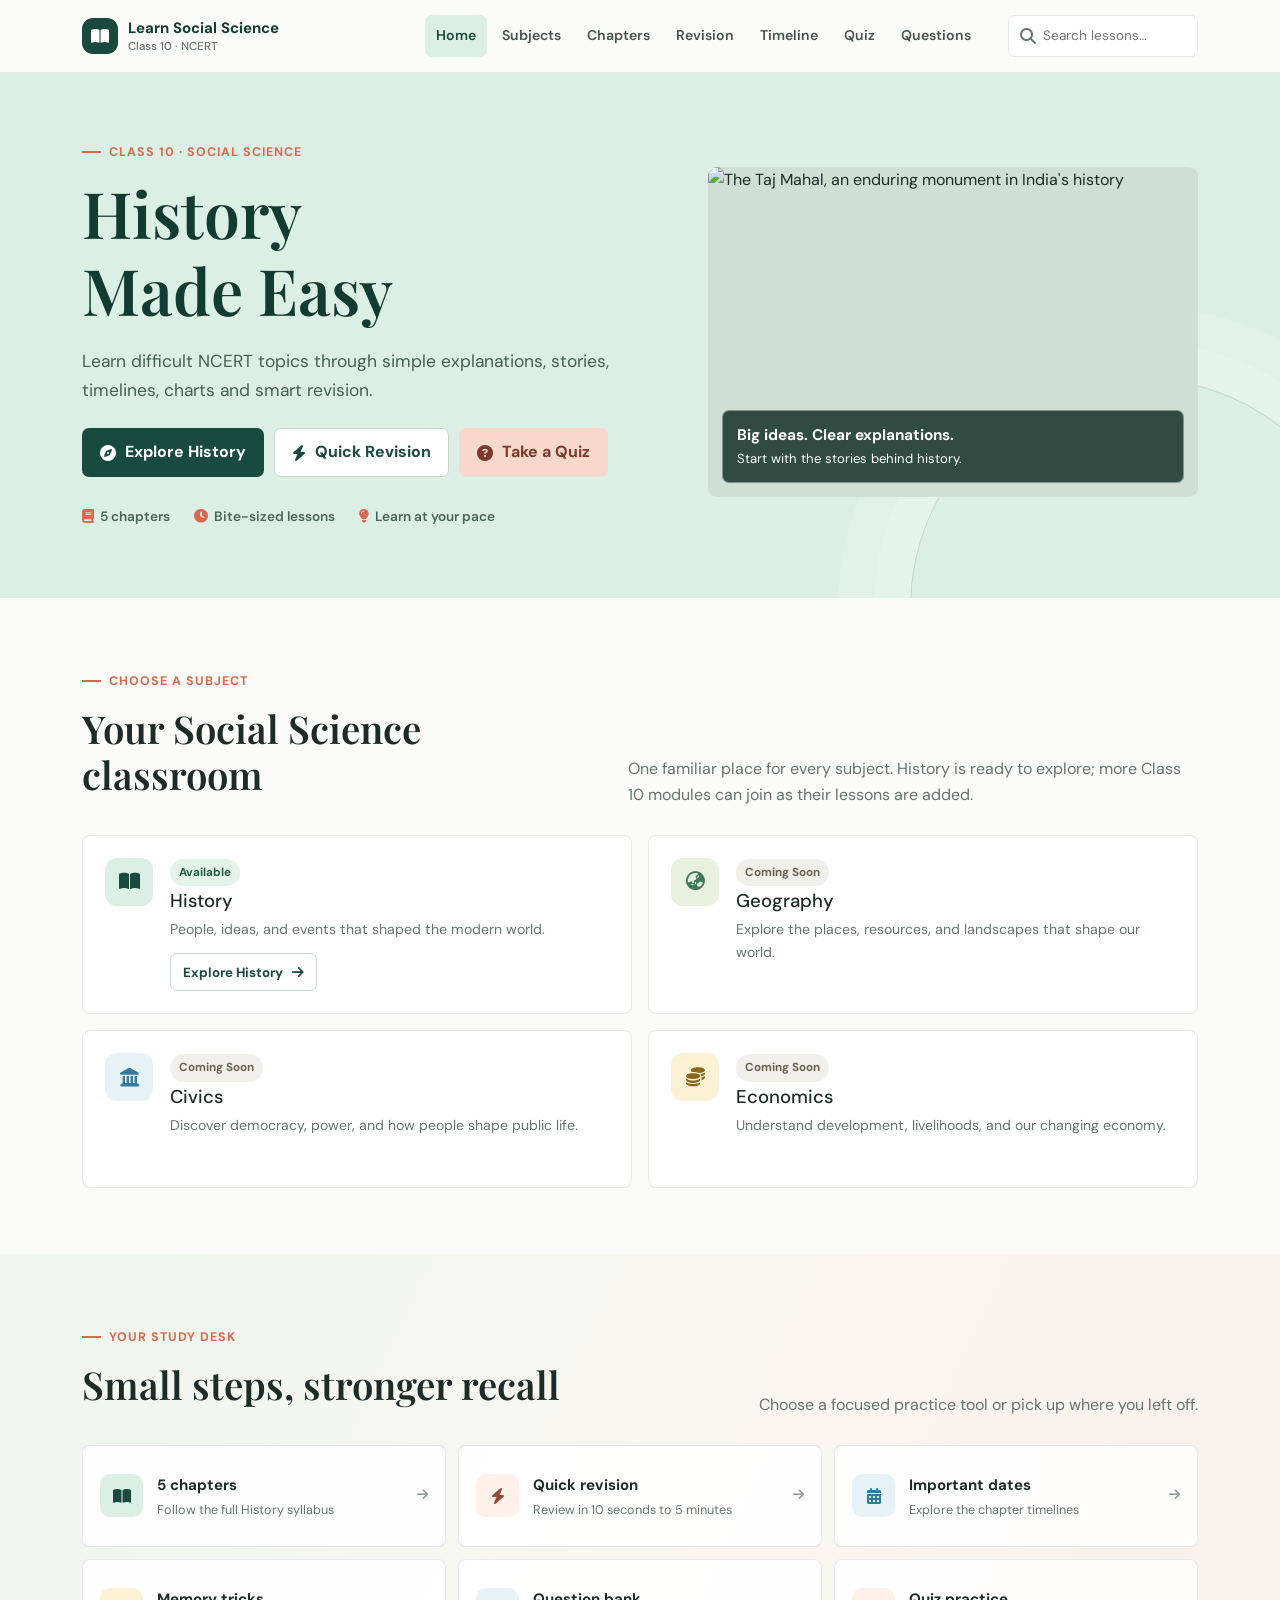
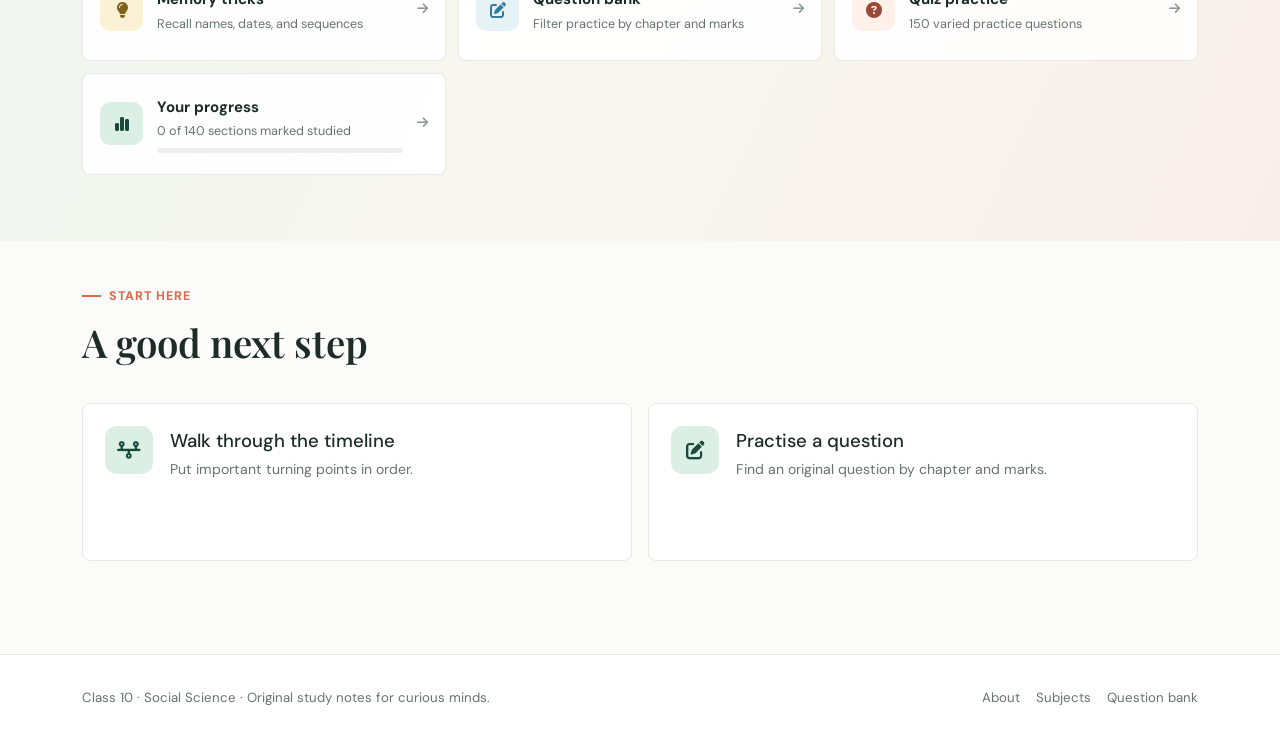
==== index.html @ aa3875f5 "Add files via upload" ====
<!doctype html>
<html lang="en">
<head>
  <meta charset="utf-8">
  <meta name="viewport" content="width=device-width, initial-scale=1">
  <meta name="description" content="Class 10 Social Science made easier with original NCERT-aligned history lessons, timelines, quizzes, and revision.">
  <title>Class 10 Social Science — Made Easy</title>
  <link href="https://cdn.jsdelivr.net/npm/bootstrap@5.3.3/dist/css/bootstrap.min.css" rel="stylesheet">
  <link href="https://cdnjs.cloudflare.com/ajax/libs/font-awesome/6.7.2/css/all.min.css" rel="stylesheet">
  <link href="css/style.css" rel="stylesheet">
  <link href="css/responsive.css" rel="stylesheet">
</head>
<body>
  <main id="main-content">
    <section class="hero"><div class="container hero-grid">
      <div class="fade-in"><div class="eyebrow">Class 10 · Social Science</div><h1>History<br>Made Easy</h1><p class="hero-copy">Learn difficult NCERT topics through simple explanations, stories, timelines, charts and smart revision.</p><div class="hero-actions"><a class="button button-primary" href="chapters.html?subject=history"><i class="fa-solid fa-compass" aria-hidden="true"></i> Explore History</a><a class="button button-outline" href="revision.html"><i class="fa-solid fa-bolt" aria-hidden="true"></i> Quick Revision</a><a class="button button-coral" href="quiz.html"><i class="fa-solid fa-circle-question" aria-hidden="true"></i> Take a Quiz</a></div><div class="stat-strip"><span><i class="fa-solid fa-book" aria-hidden="true"></i>5 chapters</span><span><i class="fa-solid fa-clock" aria-hidden="true"></i>Bite-sized lessons</span><span><i class="fa-solid fa-lightbulb" aria-hidden="true"></i>Learn at your pace</span></div></div>
      <div class="hero-visual fade-in"><img src="https://images.unsplash.com/photo-1564507592333-c60657eea523?auto=format&fit=crop&w=1100&q=85" alt="The Taj Mahal, an enduring monument in India's history"><div class="hero-caption"><strong>Big ideas. Clear explanations.</strong>Start with the stories behind history.</div></div>
    </div></section>
    <section class="section"><div class="container"><div class="section-heading"><div><div class="eyebrow">Choose a subject</div><h2>Your Social Science classroom</h2></div><p>One familiar place for every subject. History is ready to explore; more Class 10 modules can join as their lessons are added.</p></div><div class="subject-grid" id="home-subjects" aria-live="polite"></div></div></section>
    <section class="section dashboard-section"><div class="container"><div class="section-heading"><div><div class="eyebrow">Your study desk</div><h2>Small steps, stronger recall</h2></div><p>Choose a focused practice tool or pick up where you left off.</p></div><div class="dashboard-grid" id="learning-dashboard" aria-live="polite"></div></div></section>
    <section class="section section-tight"><div class="container"><div class="section-heading"><div><div class="eyebrow">Start here</div><h2>A good next step</h2></div></div><div class="feature-grid"><a class="feature-card subject-card available" href="timeline.html"><span class="subject-icon"><i class="fa-solid fa-timeline" aria-hidden="true"></i></span><div class="subject-info"><h3>Walk through the timeline</h3><p>Put important turning points in order.</p></div></a><a class="feature-card subject-card available" href="questions.html"><span class="subject-icon" data-color="blue"><i class="fa-solid fa-pen-to-square" aria-hidden="true"></i></span><div class="subject-info"><h3>Practise a question</h3><p>Find an original question by chapter and marks.</p></div></a></div></div></section>
  </main>
  <script src="js/data.js"></script><script src="js/enrichment.js"></script><script src="js/chapter-completion.js"></script><script src="js/quiz-bank.js"></script><script src="js/main.js"></script><script src="js/search.js"></script><script src="js/subjects.js"></script><script src="js/dashboard.js"></script>
</body>
</html>
---- css/style.css ----
@import url('https://fonts.googleapis.com/css2?family=DM+Sans:wght@400;500;600;700&family=Playfair+Display:wght@500;600;700&display=swap');

:root {
  --ink: #1d2c28;
  --muted: #66736e;
  --paper: #fbfcf9;
  --white: #fff;
  --line: #e5e9e5;
  --forest: #184b3d;
  --forest-deep: #123b31;
  --coral: #db684d;
  --coral-soft: #fff0e9;
  --mint: #dcefe4;
  --blue: #347b9b;
  --blue-soft: #e7f2f6;
  --gold: #e7b84d;
  --gold-soft: #fbf1d5;
  --shadow: 0 14px 44px rgba(31, 54, 45, .08);
  --serif: 'Playfair Display', Georgia, serif;
  --sans: 'DM Sans', 'Segoe UI', sans-serif;
}

* { box-sizing: border-box; }
html { scroll-behavior: smooth; scroll-padding-top: 88px; }
body { margin: 0; color: var(--ink); background: var(--paper); font-family: var(--sans); font-size: 16px; line-height: 1.65; }
a { color: inherit; text-decoration: none; }
button, input, select { font: inherit; }
button, a, input, select { -webkit-tap-highlight-color: transparent; }
button:focus-visible, a:focus-visible, input:focus-visible, select:focus-visible { outline: 3px solid var(--blue); outline-offset: 3px; }
img { display: block; max-width: 100%; }
h1, h2, h3, h4, p { margin-top: 0; }
h1, h2, h3, h4 { color: var(--ink); line-height: 1.2; }
h1, h2 { font-family: var(--serif); font-weight: 600; }
h1 { margin-bottom: 18px; font-size: clamp(2.4rem, 5vw, 4.7rem); }
h2 { margin-bottom: 12px; font-size: clamp(1.8rem, 3vw, 2.7rem); }
h3 { margin-bottom: 8px; font-size: 1.16rem; }
p { color: var(--muted); }
.container { width: min(1160px, calc(100% - 48px)); margin-inline: auto; }
.skip-link { position: fixed; z-index: 1000; top: 10px; left: 10px; padding: 10px 14px; color: var(--white); background: var(--forest-deep); transform: translateY(-160%); }
.skip-link:focus { transform: translateY(0); }
.site-header { position: sticky; z-index: 20; top: 0; border-bottom: 1px solid rgba(229,233,229,.92); background: rgba(251,252,249,.95); backdrop-filter: blur(12px); }
.nav-shell { min-height: 72px; display: flex; align-items: center; gap: 26px; }
.brand { display: inline-flex; align-items: center; gap: 10px; flex: 0 0 auto; color: var(--forest-deep); font-weight: 700; }
.brand-mark { display: grid; width: 36px; height: 36px; place-items: center; border-radius: 11px; color: white; background: var(--forest); }
.brand-text { font-size: .94rem; line-height: 1.2; }
.brand-text small { display: block; margin-top: 3px; color: var(--muted); font-size: .72rem; font-weight: 500; }
.site-nav { display: flex; align-items: center; gap: 4px; margin-left: auto; }
.site-nav a { padding: 9px 11px; border-radius: 7px; color: #46534e; font-size: .88rem; font-weight: 600; }
.site-nav a:hover, .site-nav a[aria-current="page"] { color: var(--forest); background: var(--mint); }
.nav-search { position: relative; width: 190px; }
.nav-search input { width: 100%; padding: 9px 12px 9px 34px; border: 1px solid var(--line); border-radius: 7px; background: var(--white); font-size: .85rem; }
.nav-search i { position: absolute; top: 50%; left: 12px; color: var(--muted); transform: translateY(-50%); }
.search-popover { position: absolute; z-index: 30; top: calc(100% + 8px); right: 0; width: min(390px, calc(100vw - 32px)); max-height: 70vh; overflow: auto; border: 1px solid var(--line); border-radius: 10px; background: white; box-shadow: var(--shadow); }
.search-popover:empty { display: none; }
.search-result { display: block; padding: 12px 15px; border-bottom: 1px solid var(--line); }
.search-result:last-child { border-bottom: 0; }
.search-result:hover { background: var(--paper); }
.search-result strong, .search-result small { display: block; }
.search-result strong { font-size: .9rem; }
.search-result small { margin-top: 4px; color: var(--muted); font-size: .77rem; }
.search-empty { padding: 16px; color: var(--muted); font-size: .9rem; }
.menu-toggle { display: none; width: 42px; height: 42px; border: 1px solid var(--line); border-radius: 8px; background: white; color: var(--forest); }
.breadcrumb { display: flex; flex-wrap: wrap; align-items: center; gap: 8px; margin: 22px 0; color: var(--muted); font-size: .84rem; }
.breadcrumb a:hover { color: var(--forest); text-decoration: underline; }
.breadcrumb .crumb-sep { color: #a0aaa4; }
.eyebrow { display: inline-flex; align-items: center; gap: 8px; margin-bottom: 13px; color: var(--coral); font-size: .78rem; font-weight: 700; letter-spacing: .08em; text-transform: uppercase; }
.eyebrow::before { width: 19px; height: 2px; background: currentColor; content: ''; }
.section { padding: 66px 0; }
.section-tight { padding: 38px 0; }
.section-heading { display: flex; align-items: end; justify-content: space-between; gap: 24px; margin-bottom: 26px; }
.section-heading p { max-width: 570px; margin-bottom: 0; }
.muted { color: var(--muted); }
.button { display: inline-flex; min-height: 46px; align-items: center; justify-content: center; gap: 9px; padding: 10px 17px; border: 1px solid transparent; border-radius: 7px; cursor: pointer; font-weight: 700; transition: background .18s ease, color .18s ease, transform .18s ease; }
.button:hover { transform: translateY(-1px); }
.button-primary { color: white; background: var(--forest); }
.button-primary:hover { background: var(--forest-deep); }
.button-outline { border-color: #cbd5ce; color: var(--forest); background: white; }
.button-outline:hover { border-color: var(--forest); background: var(--mint); }
.button-coral { color: #783b2d; background: #f8d8cb; }
.button-small { min-height: 38px; padding: 7px 12px; font-size: .83rem; }
.button:disabled { cursor: not-allowed; opacity: .55; transform: none; }
.hero { position: relative; overflow: hidden; padding: 62px 0 70px; background: var(--mint); }
.hero::after { position: absolute; right: -90px; bottom: -240px; width: 460px; height: 460px; border: 1px solid rgba(24,75,61,.14); border-radius: 50%; box-shadow: 0 0 0 36px rgba(255,255,255,.17), 0 0 0 72px rgba(255,255,255,.12); content: ''; pointer-events: none; }
.hero-grid { position: relative; z-index: 1; display: grid; grid-template-columns: 1.08fr .92fr; align-items: center; gap: 50px; }
.hero h1 { max-width: 620px; color: var(--forest-deep); }
.hero-copy { max-width: 570px; margin-bottom: 24px; color: #455f54; font-size: 1.09rem; }
.hero-actions { display: flex; flex-wrap: wrap; gap: 10px; }
.hero-visual { position: relative; min-height: 320px; overflow: hidden; border-radius: 9px; background: #cfdfd3; }
.hero-visual img { width: 100%; height: 330px; object-fit: cover; }
.hero-caption { position: absolute; right: 14px; bottom: 14px; left: 14px; padding: 12px 14px; border: 1px solid rgba(255,255,255,.4); border-radius: 7px; color: white; background: rgba(19,48,39,.84); font-size: .82rem; }
.hero-caption strong { display: block; font-size: .96rem; }
.stat-strip { display: flex; flex-wrap: wrap; gap: 24px; margin-top: 29px; color: #496458; font-size: .85rem; font-weight: 600; }
.stat-strip i { margin-right: 6px; color: var(--coral); }
.subject-grid, .chapter-grid, .feature-grid, .revision-grid, .question-grid { display: grid; grid-template-columns: repeat(2, minmax(0, 1fr)); gap: 16px; }
.subject-card, .chapter-card, .feature-card, .revision-card, .question-card { min-width: 0; border: 1px solid var(--line); border-radius: 8px; background: white; }
.subject-card { display: flex; min-height: 158px; align-items: flex-start; gap: 17px; padding: 22px; transition: border-color .18s ease, box-shadow .18s ease, transform .18s ease; }
.subject-card.available:hover { border-color: #aecbbb; box-shadow: var(--shadow); transform: translateY(-2px); }
.subject-icon { display: grid; width: 48px; height: 48px; flex: 0 0 auto; place-items: center; border-radius: 12px; color: var(--forest); background: var(--mint); font-size: 1.18rem; }
.subject-card[data-color="green"] .subject-icon { color: #3e795b; background: #e7f1dd; }
.subject-card[data-color="blue"] .subject-icon { color: #347b9b; background: var(--blue-soft); }
.subject-card[data-color="yellow"] .subject-icon { color: #8a681b; background: var(--gold-soft); }
.subject-info { flex: 1; }
.subject-info h3 { margin: 4px 0 6px; }
.subject-info p { margin-bottom: 12px; font-size: .88rem; }
.status-pill, .topic-pill { display: inline-flex; align-items: center; padding: 4px 9px; border-radius: 99px; font-size: .73rem; font-weight: 700; }
.status-available { color: #215d43; background: #e4f3e9; }
.status-coming { color: #6a6251; background: #f1efe9; }
.page-intro { padding: 22px 0 38px; }
.page-intro h1 { margin-bottom: 12px; font-size: clamp(2.2rem, 4vw, 3.55rem); }
.page-intro p { max-width: 700px; margin-bottom: 0; font-size: 1.02rem; }
.chapter-card { display: flex; flex-direction: column; padding: 21px; }
.chapter-top { display: flex; align-items: flex-start; gap: 14px; margin-bottom: 14px; }
.chapter-number { display: grid; width: 42px; height: 42px; flex: 0 0 auto; place-items: center; border-radius: 9px; color: var(--coral); background: var(--coral-soft); font-family: var(--serif); font-size: 1.2rem; font-weight: 700; }
.chapter-card h2 { margin: 1px 0 7px; font-family: var(--sans); font-size: 1.13rem; font-weight: 700; }
.chapter-card p { margin-bottom: 14px; font-size: .9rem; }
.topic-list { display: flex; flex-wrap: wrap; gap: 7px; margin-bottom: 19px; }
.topic-pill { color: #53635b; background: #f0f3ef; font-weight: 600; }
.chapter-actions { display: flex; flex-wrap: wrap; gap: 7px; margin-top: auto; }
.chapter-actions .button { flex: 1 1 auto; }
.study-layout { display: grid; grid-template-columns: 220px minmax(0, 1fr); align-items: start; gap: 30px; }
.study-sidebar { position: sticky; top: 92px; max-height: calc(100vh - 108px); overflow-y: auto; padding: 16px 0; border-right: 1px solid var(--line); scrollbar-width: thin; }
.study-sidebar strong { display: block; padding: 0 12px 10px; color: var(--forest); font-size: .78rem; text-transform: uppercase; }
.study-sidebar a { display: block; padding: 7px 12px; border-left: 2px solid transparent; color: var(--muted); font-size: .85rem; }
.study-sidebar a:hover { border-left-color: var(--coral); color: var(--forest); }
.study-content { min-width: 0; }
.study-section { padding: 25px 0; border-bottom: 1px solid var(--line); scroll-margin-top: 90px; }
.study-section h2 { font-size: 1.7rem; }
.study-section p:last-child { margin-bottom: 0; }
.content-list { display: grid; gap: 10px; padding: 0; list-style: none; }
.content-list li { position: relative; padding: 12px 14px 12px 39px; border-radius: 7px; color: #46534e; background: white; }
.content-list li::before { position: absolute; top: 14px; left: 15px; color: var(--coral); font-family: 'Font Awesome 6 Free'; font-weight: 900; content: '\f058'; }
.simple-panel { margin: 15px 0; padding: 20px; border: 1px solid #e8c3b4; border-radius: 8px; background: #fff6f0; }
.simple-panel[hidden] { display: none; }
.simple-panel h3 { color: #824c3d; }
.simple-item { padding: 10px 0; border-top: 1px solid #f0d9ce; }
.simple-item strong { display: block; color: var(--ink); font-size: .86rem; }
.simple-item p { margin: 3px 0 0; font-size: .91rem; }
.route-visual { display: grid; grid-template-columns: repeat(4, minmax(0, 1fr)); align-items: center; gap: 9px; margin: 18px 0; }
.route-point { position: relative; min-height: 104px; display: grid; place-items: center; padding: 14px; border: 1px solid #c8ddd0; border-radius: 8px; background: #edf5ef; color: #315645; text-align: center; font-size: .88rem; font-weight: 700; }
.route-point:not(:last-child)::after { position: absolute; z-index: 1; top: 50%; right: -12px; width: 14px; height: 2px; background: var(--coral); content: ''; }
.story-list { counter-reset: story; display: grid; gap: 0; padding: 0; list-style: none; }
.story-list li { position: relative; min-height: 53px; padding: 6px 12px 18px 49px; color: var(--muted); counter-increment: story; }
.story-list li::before { position: absolute; top: 0; left: 0; display: grid; width: 32px; height: 32px; place-items: center; border-radius: 50%; color: white; background: var(--forest); content: counter(story); font-size: .84rem; font-weight: 700; }
.timeline-filter, .filter-row { display: flex; flex-wrap: wrap; gap: 9px; align-items: end; }
.filter-field { display: grid; min-width: 155px; gap: 5px; }
.filter-field label { color: var(--muted); font-size: .77rem; font-weight: 700; }
.filter-field select, .filter-field input { min-height: 42px; padding: 8px 11px; border: 1px solid #d6ddd8; border-radius: 6px; color: var(--ink); background: white; }
.timeline { position: relative; display: grid; gap: 0; margin: 26px 0 0; padding-left: 27px; }
.timeline::before { position: absolute; top: 7px; bottom: 7px; left: 7px; width: 2px; background: #d8e5dc; content: ''; }
.timeline-item { position: relative; padding: 0 0 24px 20px; }
.timeline-item::before { position: absolute; top: 7px; left: -25px; width: 12px; height: 12px; border: 3px solid var(--paper); border-radius: 50%; background: var(--coral); box-shadow: 0 0 0 1px #e5b1a1; content: ''; }
.timeline-date { color: var(--coral); font-size: .82rem; font-weight: 700; }
.timeline-item h3 { margin: 4px 0; }
.timeline-item p { margin-bottom: 7px; font-size: .9rem; }
.revision-card, .question-card { padding: 18px; }
.revision-card h3 { display: flex; align-items: center; gap: 9px; }
.revision-card h3 i { color: var(--coral); }
.revision-card ul { margin: 12px 0 0; padding-left: 19px; color: var(--muted); font-size: .9rem; }
.revision-card li + li { margin-top: 8px; }
.quiz-shell { max-width: 760px; margin: 0 auto; padding: 26px; border: 1px solid var(--line); border-radius: 8px; background: white; }
.quiz-meta { display: flex; flex-wrap: wrap; justify-content: space-between; gap: 12px; color: var(--muted); font-size: .86rem; }
.progress-track { height: 8px; overflow: hidden; margin: 13px 0 23px; border-radius: 99px; background: #edf0ed; }
.progress-fill { height: 100%; border-radius: inherit; background: var(--forest); transition: width .25s ease; }
.quiz-question { margin-bottom: 18px; font-size: 1.35rem; }
.quiz-options { display: grid; gap: 10px; }
.quiz-option { display: flex; width: 100%; align-items: flex-start; gap: 12px; padding: 14px; border: 1px solid var(--line); border-radius: 7px; background: white; color: var(--ink); text-align: left; cursor: pointer; }
.quiz-option:hover:not(:disabled) { border-color: #8bb49a; background: #f6faf6; }
.quiz-option.correct { border-color: #74aa83; background: #e9f6eb; }
.quiz-option.incorrect { border-color: #d78b7c; background: #fff0ec; }
.option-letter { display: grid; width: 25px; height: 25px; flex: 0 0 auto; place-items: center; border-radius: 50%; color: var(--forest); background: var(--mint); font-size: .78rem; font-weight: 700; }
.quiz-feedback { min-height: 28px; margin: 14px 0; font-size: .9rem; font-weight: 600; }
.quiz-controls { display: flex; justify-content: space-between; gap: 10px; margin-top: 16px; }
.quiz-result { padding: 20px 0; text-align: center; }
.quiz-result .score { margin: 10px 0; color: var(--forest); font-family: var(--serif); font-size: 3rem; }
.question-card { display: grid; gap: 8px; }
.question-card p { margin-bottom: 3px; color: var(--ink); }
.question-card .answer-note { padding-top: 9px; border-top: 1px solid var(--line); color: var(--muted); font-size: .85rem; }
.question-meta { display: flex; flex-wrap: wrap; gap: 7px; }
.badge { display: inline-flex; align-items: center; padding: 4px 8px; border-radius: 5px; color: #52645a; background: #eef3ee; font-size: .73rem; font-weight: 700; }
.empty-state { padding: 28px; border: 1px dashed #cbd5ce; border-radius: 8px; color: var(--muted); background: white; text-align: center; }
.callout { padding: 18px 20px; border-left: 4px solid var(--gold); border-radius: 0 7px 7px 0; background: var(--gold-soft); }
.callout p { margin: 0; }
.site-footer { margin-top: 55px; padding: 32px 0; border-top: 1px solid var(--line); background: white; }
.footer-inner { display: flex; flex-wrap: wrap; align-items: center; justify-content: space-between; gap: 12px; }
.footer-inner p { margin: 0; font-size: .83rem; }
.footer-links { display: flex; flex-wrap: wrap; gap: 16px; color: var(--muted); font-size: .83rem; }
.footer-links a:hover { color: var(--forest); }
.about-note { max-width: 760px; }
.about-note h2 { margin-top: 34px; font-size: 1.7rem; }
.fade-in { animation: appear .45s ease both; }
@keyframes appear { from { opacity: 0; transform: translateY(9px); } to { opacity: 1; transform: translateY(0); } }
@media (prefers-reduced-motion: reduce) { *, *::before, *::after { scroll-behavior: auto !important; animation-duration: .01ms !important; animation-iteration-count: 1 !important; transition-duration: .01ms !important; } }

.dashboard-section { background: linear-gradient(115deg, #eff5ef 0%, #f8f7ef 52%, #f9efea 100%); }
.dashboard-grid { display: grid; grid-template-columns: repeat(3, minmax(0, 1fr)); gap: 12px; }
.dashboard-card { display: flex; min-width: 0; min-height: 102px; align-items: center; gap: 14px; padding: 17px; border: 1px solid rgba(29,44,40,.1); border-radius: 8px; background: rgba(255,255,255,.9); transition: transform .18s ease, box-shadow .18s ease; }
.dashboard-card:hover { box-shadow: var(--shadow); transform: translateY(-2px); }
.dashboard-icon, .visual-icon { display: grid; width: 43px; height: 43px; flex: 0 0 auto; place-items: center; border-radius: 10px; font-size: 1rem; }
.dashboard-forest .dashboard-icon { color: var(--forest); background: var(--mint); }
.dashboard-coral .dashboard-icon { color: #984a36; background: var(--coral-soft); }
.dashboard-blue .dashboard-icon { color: var(--blue); background: var(--blue-soft); }
.dashboard-gold .dashboard-icon { color: #80621c; background: var(--gold-soft); }
.dashboard-copy { display: grid; min-width: 0; gap: 3px; flex: 1; }
.dashboard-copy strong { color: var(--ink); font-size: .94rem; }
.dashboard-copy > span { color: var(--muted); font-size: .79rem; line-height: 1.4; }
.dashboard-arrow { color: #8c9a92; font-size: .8rem; }
.dashboard-progress { display: block; height: 5px; overflow: hidden; margin-top: 5px; border-radius: 8px; background: #edf0ed; }
.dashboard-progress span { display: block; height: 100%; border-radius: inherit; background: var(--forest); }
.chapter-progress { margin: 13px 0 15px; padding: 11px 13px; border-radius: 7px; background: #f4f7f3; }
.chapter-progress .progress-label { display: flex; justify-content: space-between; gap: 10px; color: var(--muted); font-size: .78rem; }
.chapter-progress .progress-label strong { color: var(--ink); }
.chapter-progress .progress-track { margin: 7px 0; }
.chapter-progress > p { margin: 0; font-size: .75rem; }
.chapter-card-progress { padding: 9px 10px; }
.chapter-card-progress > p { display: none; }
.chapter-card-progress .progress-track { margin: 6px 0 0; }
.chapter-intro-strip { display: grid; grid-template-columns: repeat(3, minmax(0, 1fr)); margin: 19px 0; border: 1px solid var(--line); border-radius: 8px; background: white; }
.intro-stat { display: grid; gap: 2px; padding: 14px 17px; }
.intro-stat + .intro-stat { border-left: 1px solid var(--line); }
.intro-stat strong { color: var(--forest); font-family: var(--serif); font-size: 1.45rem; }
.intro-stat span { color: var(--muted); font-size: .8rem; }
.study-section-heading { display: flex; align-items: center; justify-content: space-between; gap: 14px; margin-bottom: 15px; }
.study-section-heading h2 { margin: 0; }
.section-complete { display: inline-flex; min-height: 34px; flex: 0 0 auto; align-items: center; gap: 6px; padding: 5px 9px; border: 1px solid var(--line); border-radius: 6px; color: var(--muted); background: white; cursor: pointer; font-size: .74rem; font-weight: 700; }
.section-complete.is-complete { border-color: #b8d5c0; color: #215d43; background: #e4f3e9; }
.quick-lead { display: grid; grid-template-columns: 70px minmax(0, 1fr); align-items: start; gap: 15px; padding: 17px; border-left: 4px solid var(--coral); border-radius: 0 8px 8px 0; background: #fff3ed; }
.quick-lead p { margin: 0; color: #485650; }
.quick-time { color: var(--coral); font-family: var(--serif); font-size: 1.3rem; font-weight: 700; }
.concept-grid { display: grid; grid-template-columns: repeat(2, minmax(0, 1fr)); gap: 12px; }
.concept-card { padding: 17px; border: 1px solid var(--line); border-top: 3px solid #78a58a; border-radius: 7px; background: white; }
.concept-card .eyebrow { margin-bottom: 8px; font-size: .69rem; }
.concept-card h3 { font-size: 1.02rem; }
.concept-card p { font-size: .88rem; }
.concept-example { padding-top: 10px; border-top: 1px solid var(--line); }
.concept-example strong { color: var(--coral); font-size: .75rem; text-transform: uppercase; }
.concept-example p { margin: 3px 0 0; }
.flowchart { margin: 15px 0; padding: 18px; border: 1px solid var(--line); border-radius: 8px; background: white; }
.flowchart h3 { margin-bottom: 17px; font-size: 1rem; }
.flowchart ol { display: flex; align-items: stretch; gap: 18px; margin: 0; padding: 0; list-style: none; counter-reset: flow; }
.flowchart ol li { position: relative; display: flex; min-width: 0; min-height: 78px; flex: 1; align-items: center; justify-content: center; padding: 12px; border: 1px solid #cbded1; border-radius: 7px; color: #315645; background: #f0f6f1; text-align: center; font-size: .84rem; font-weight: 700; counter-increment: flow; }
.flowchart ol li::before { display: grid; width: 22px; height: 22px; flex: 0 0 auto; place-items: center; margin-right: 7px; border-radius: 50%; color: white; background: var(--forest); content: counter(flow); font-size: .7rem; }
.flowchart ol li:not(:last-child)::after { position: absolute; top: 50%; right: -17px; color: var(--coral); content: '→'; font-size: 1rem; }
.flowchart-steps ol { align-items: stretch; }
.flowchart-steps ol li:nth-child(even) { border-color: #ead8a6; background: #fbf5e4; }
.flowchart-cycle ol li { border-radius: 35px 7px 35px 7px; }
.flow-branches { display: grid; grid-template-columns: repeat(3, minmax(0, 1fr)); gap: 12px; }
.flow-branch { padding: 11px; border-radius: 7px; background: #f5f7f3; }
.flow-branch h4 { padding-bottom: 8px; border-bottom: 1px solid #dce5dd; color: var(--forest); font-size: .88rem; }
.flow-node { padding: 8px; border: 1px solid #dce5dd; border-radius: 5px; background: white; color: #45534c; font-size: .8rem; text-align: center; }
.flow-connector { color: var(--coral); line-height: 1.5; text-align: center; }
.concept-map { position: relative; padding: 20px; border: 1px solid var(--line); border-radius: 8px; background: linear-gradient(160deg, #f2f7f2, #fbf4ea); }
.concept-root { width: fit-content; max-width: 100%; margin: 0 auto 24px; padding: 12px 20px; border: 1px solid #a9c8b3; border-radius: 7px; color: white; background: var(--forest); font-weight: 700; text-align: center; }
.concept-branches { display: grid; grid-template-columns: repeat(3, minmax(0, 1fr)); gap: 12px; }
.concept-branch { position: relative; display: grid; align-content: start; gap: 7px; padding: 12px; border-top: 2px solid #aac8b3; border-radius: 5px; background: rgba(255,255,255,.82); }
.concept-branch::before { position: absolute; top: -25px; left: 50%; height: 23px; border-left: 1px solid #aac8b3; content: ''; }
.concept-branch h3 { color: var(--forest); font-size: .88rem; text-align: center; }
.concept-leaf { padding: 7px; border-radius: 5px; color: #526159; background: #f0f3ef; font-size: .79rem; text-align: center; }
.comparison-table-wrap { overflow-x: auto; margin: 15px 0; border: 1px solid var(--line); border-radius: 8px; background: white; scrollbar-width: thin; }
.comparison-table { width: 100%; min-width: 480px; border-collapse: collapse; }
.comparison-table caption { padding: 13px 15px; color: var(--forest); font-family: var(--serif); font-size: 1.04rem; font-weight: 700; text-align: left; }
.comparison-table th, .comparison-table td { padding: 12px 14px; border-top: 1px solid var(--line); border-right: 1px solid var(--line); text-align: left; vertical-align: top; }
.comparison-table th { color: var(--forest-deep); background: #edf4ee; font-size: .84rem; }
.comparison-table td { color: #56635c; font-size: .85rem; }
.comparison-table tr:nth-child(even) td { background: #fafbf9; }
.memory-grid, .confusion-grid, .exam-focus-grid { display: grid; grid-template-columns: repeat(2, minmax(0, 1fr)); gap: 11px; }
.memory-card { display: flex; align-items: flex-start; gap: 12px; padding: 14px; border-radius: 7px; background: #fbf4e4; }
.memory-number { color: #a3781f; font-family: var(--serif); font-size: 1.25rem; font-weight: 700; }
.memory-card p { margin: 0; color: #5c533f; font-size: .88rem; }
.confusion-card { padding: 15px; border: 1px solid #efd4c9; border-radius: 7px; background: #fff8f4; }
.confusion-card > div { display: flex; align-items: center; flex-wrap: wrap; gap: 8px; }
.confusion-card strong { color: #774638; font-size: .88rem; }
.confusion-card > div span { color: var(--coral); font-size: .75rem; font-weight: 700; }
.confusion-card p { margin: 9px 0 0; font-size: .85rem; }
.exam-focus-grid { grid-template-columns: repeat(3, minmax(0, 1fr)); }
.exam-focus-card { padding: 15px; border: 1px solid var(--line); border-radius: 7px; background: white; }
.exam-focus-card h3 { display: flex; align-items: center; gap: 8px; font-size: .9rem; }
.exam-focus-card h3 i { color: var(--coral); }
.exam-focus-card .content-list { gap: 5px; }
.exam-focus-card .content-list li { padding: 7px 8px 7px 25px; background: #f7f8f5; font-size: .8rem; }
.exam-focus-card .content-list li::before { top: 9px; left: 8px; }
.exam-focus-card p { font-size: .83rem; }
.exam-note { margin: 12px 0 0; font-size: .79rem; }
.revision-depth-grid { display: grid; grid-template-columns: repeat(2, minmax(0, 1fr)); gap: 12px; margin: 16px 0 22px; }
.revision-level { min-width: 0; padding: 16px; border: 1px solid var(--line); border-radius: 7px; background: white; }
.revision-level > span { display: inline-block; margin-bottom: 7px; color: var(--coral); font-size: .76rem; font-weight: 700; text-transform: uppercase; }
.revision-level > p { margin-bottom: 0; font-size: .89rem; }
.revision-10 { border-left: 4px solid var(--coral); }
.revision-1 { border-left: 4px solid var(--gold); }
.revision-1 .revision-card { padding: 0; border: 0; }
.revision-1 .revision-card h3 { display: none; }
.revision-1 .revision-card ul { margin: 0; }
.revision-5 { border-left: 4px solid var(--blue); }
.revision-detailed { border-left: 4px solid var(--forest); }
.visual-summary { margin-top: 22px; padding: 19px; border: 1px solid #d8e4d9; border-radius: 8px; background: #eff5ef; }
.visual-summary h3 { margin-bottom: 14px; }
.visual-summary-grid { display: grid; grid-template-columns: repeat(2, minmax(0, 1fr)); gap: 9px; }
.visual-summary-grid article { padding: 11px; border-radius: 6px; background: rgba(255,255,255,.84); }
.visual-summary-grid article:last-child:nth-child(odd) { grid-column: 1 / -1; }
.visual-summary-grid strong { color: var(--forest); font-size: .72rem; }
.visual-summary-grid p { margin: 4px 0 0; font-size: .81rem; }
.answer-framework { margin: 12px 0; padding: 16px; border: 1px solid var(--line); border-radius: 7px; background: white; }
.answer-framework h3 { font-size: .98rem; }
.answer-framework ol { margin: 0; padding-left: 22px; color: var(--muted); }
.answer-framework li + li { margin-top: 5px; }
.historical-placeholder { display: flex; align-items: center; gap: 16px; margin: 15px 0; padding: 14px; border: 1px dashed #bfcbc1; border-radius: 7px; background: #f8faf7; }
.placeholder-mark { display: grid; width: 52px; height: 52px; flex: 0 0 auto; place-items: center; border-radius: 8px; color: var(--forest); background: var(--mint); font-size: 1.1rem; }
.historical-placeholder figcaption { display: grid; gap: 3px; color: var(--muted); font-size: .82rem; }
.historical-placeholder figcaption strong { color: var(--ink); }
.visual-learning-grid { display: grid; grid-template-columns: repeat(3, minmax(0, 1fr)); gap: 10px; }
.visual-learning-item { display: flex; align-items: flex-start; gap: 10px; padding: 13px; border: 1px solid var(--line); border-radius: 7px; background: white; }
.visual-learning-item h3 { margin: 2px 0 5px; font-size: .88rem; }
.visual-learning-item p { margin: 0; font-size: .79rem; }
.visual-icon { width: 34px; height: 34px; color: var(--forest); background: var(--mint); font-size: .84rem; }
.timeline-toolbar { display: flex; flex-wrap: wrap; align-items: end; gap: 18px; }
.toggle-field { display: inline-flex; min-height: 42px; align-items: center; gap: 8px; color: var(--muted); font-size: .85rem; font-weight: 600; cursor: pointer; }
.toggle-field input { width: 17px; height: 17px; accent-color: var(--forest); }
.timeline-item[hidden] { display: none; }
.timeline-detailed .timeline-item { padding-bottom: 29px; }
.timeline-detailed .timeline-item h3 { font-size: 1rem; }
.timeline-detailed .timeline-item p { max-width: 700px; }
.badge-important { margin-left: 6px; color: #8a5322; background: var(--gold-soft); }
.revision-chapter-heading { display: flex; align-items: flex-start; gap: 14px; margin: 26px 0 10px; }
.revision-chapter-heading > div { flex: 1; }
.revision-chapter-heading h2 { font-size: 1.55rem; }
.revision-chapter-heading p { margin: 0; font-size: .88rem; }
.revision-detail-grid .visual-summary { grid-column: 1 / -1; margin-top: 0; }
.quiz-selectors { padding: 18px; border: 1px solid var(--line); border-radius: 8px; background: #f6f8f5; }
.quiz-actions { display: flex; flex-wrap: wrap; align-items: center; gap: 9px; margin-top: 15px; }
.quiz-actions .muted, #quiz-bank-count { margin-left: auto; font-size: .82rem; }
.quiz-stage { margin-top: 18px; }
.quiz-welcome { padding: 28px; border: 1px solid var(--line); border-radius: 8px; background: white; text-align: center; }
.quiz-welcome-icon { display: grid; width: 52px; height: 52px; place-items: center; margin: 0 auto 12px; border-radius: 50%; color: var(--forest); background: var(--mint); font-size: 1.2rem; }
.quiz-welcome p { max-width: 520px; margin: 0 auto 17px; }
.case-passage { margin: 12px 0 18px; padding: 16px; border-left: 4px solid var(--gold); border-radius: 0 7px 7px 0; color: #55513f; background: #fbf5e5; white-space: pre-line; }
.quiz-result { padding: 22px; border: 1px solid var(--line); border-radius: 8px; background: white; }
.quiz-result > h2, .quiz-result > .eyebrow { display: block; text-align: center; }
.quiz-result .score { text-align: center; }
.result-stats { display: grid; grid-template-columns: repeat(4, minmax(0, 1fr)); gap: 9px; margin: 18px 0 25px; }
.result-stats > div { display: grid; gap: 2px; padding: 12px; border-radius: 6px; background: #f3f6f2; text-align: center; }
.result-stats strong { color: var(--forest); font-family: var(--serif); font-size: 1.35rem; }
.result-stats span { color: var(--muted); font-size: .77rem; }
.topic-performance-list { display: grid; grid-template-columns: repeat(2, minmax(0, 1fr)); gap: 12px; margin: 13px 0 22px; }
.topic-performance > div:first-child { display: flex; justify-content: space-between; gap: 8px; font-size: .82rem; }
.topic-performance .progress-track { margin: 6px 0 0; }
.review-heading { display: flex; align-items: flex-start; justify-content: space-between; gap: 15px; margin-bottom: 15px; }
.review-heading h2 { margin: 0; font-size: 1.5rem; }
.answer-review-list { display: grid; gap: 10px; }
.answer-review-item { padding: 15px; border: 1px solid var(--line); border-radius: 7px; background: white; }
.answer-review-item h3 { margin: 9px 0; font-size: 1rem; white-space: pre-line; }
.answer-review-item p { margin: 5px 0; font-size: .86rem; }
.review-correct { color: #247045; }
.review-incorrect { color: #a94d3e; }
.question-card > p { white-space: pre-line; }
.question-card details summary { color: var(--forest); cursor: pointer; font-size: .85rem; font-weight: 700; }

.detailed-concepts { display: grid; gap: 9px; }
.detailed-concepts article { padding: 13px 15px; border-left: 3px solid var(--blue); border-radius: 0 6px 6px 0; background: var(--blue-soft); }
.detailed-concepts h3 { margin-bottom: 5px; font-size: .93rem; }
.detailed-concepts p { margin: 0; font-size: .85rem; }
.important-place-grid { display: grid; grid-template-columns: repeat(2, minmax(0, 1fr)); gap: 12px; }
.important-place-card { min-width: 0; padding: 16px; border: 1px solid var(--line); border-top: 3px solid #70937b; border-radius: 7px; background: white; }
.place-card-top { display: flex; align-items: flex-start; gap: 10px; margin-bottom: 12px; }
.place-card-top > i { display: grid; width: 35px; height: 35px; flex: 0 0 auto; place-items: center; border-radius: 8px; color: #875039; background: var(--coral-soft); }
.place-card-top h3 { margin: 1px 0 2px; font-size: .98rem; }
.place-card-top span { color: var(--muted); font-size: .78rem; }
.important-place-card p { margin: 8px 0; font-size: .84rem; }
.important-place-card p strong, .place-exam-point strong { color: var(--ink); }
.place-exam-point { display: grid; gap: 3px; margin-top: 12px; padding: 10px; border-radius: 5px; color: #70551c; background: var(--gold-soft); font-size: .8rem; }
.people-place-grid { display: grid; grid-template-columns: repeat(2, minmax(0, 1fr)); gap: 12px; }
.people-place-card { padding: 16px; border: 1px solid var(--line); border-radius: 7px; background: white; }
.people-place-card > h3 { color: var(--forest); font-family: var(--serif); font-size: 1.08rem; }
.connection-chain { display: grid; gap: 7px; }
.connection-chain > span { display: grid; gap: 2px; padding: 9px 11px; border-radius: 5px; color: #4e5b53; background: #f3f6f2; font-size: .82rem; }
.connection-chain small { color: var(--coral); font-size: .66rem; font-weight: 700; }
.connection-chain > i { color: #9a7650; font-size: .76rem; text-align: center; }
.visual-section-intro { max-width: 760px; padding: 13px 15px; border-left: 3px solid var(--gold); background: var(--gold-soft); }
.visual-section-intro p { margin: 0; font-size: .87rem; }
.chapter-visual-grid { display: grid; gap: 15px; margin-top: 15px; }
.chapter-visual-card { display: grid; grid-template-columns: minmax(200px, .85fr) minmax(0, 1.15fr); overflow: hidden; border: 1px solid var(--line); border-radius: 8px; background: white; }
.chapter-visual-art { display: grid; min-height: 230px; place-items: center; padding: 16px; background: linear-gradient(145deg, #e7f0e8, #f8f1e2); }
.visual-recreation { display: grid; width: 100%; min-height: 185px; align-content: center; gap: 17px; }
.visual-recreation-mark { display: grid; width: 48px; height: 48px; place-items: center; margin: 0 auto; border: 1px solid #c2d5c5; border-radius: 50%; color: var(--forest); background: rgba(255,255,255,.84); font-size: 1.18rem; }
.visual-recreation-flow { display: flex; flex-wrap: wrap; align-items: center; justify-content: center; gap: 7px; }
.visual-recreation-flow span { max-width: 150px; padding: 9px 11px; border: 1px solid #cad8cd; border-radius: 6px; color: #355343; background: rgba(255,255,255,.88); font-size: .76rem; font-weight: 700; text-align: center; }
.visual-recreation-flow > i { color: var(--coral); font-size: .76rem; }
.visual-map-branches { display: grid; grid-template-columns: repeat(2, minmax(0, 1fr)); gap: 10px; }
.visual-map-branches section { display: grid; gap: 6px; padding: 10px; border-top: 2px solid #789b82; border-radius: 5px; background: rgba(255,255,255,.84); }
.visual-map-branches section strong { color: var(--forest); font-size: .76rem; text-align: center; }
.visual-map-branches section span { padding: 6px; border-radius: 4px; color: #4d5d52; background: #eff4ef; font-size: .7rem; text-align: center; }
.visual-recreation > small { color: var(--muted); font-size: .68rem; text-align: center; }
.visual-allegory .visual-recreation-mark { color: #925b76; background: #f8e9ef; }
.visual-symbol .visual-recreation-mark { color: #557f9a; background: #e6f2f7; }
.visual-machine .visual-recreation-mark, .visual-loom .visual-recreation-mark, .visual-factory .visual-recreation-mark { color: #8b5d36; background: #f6eadc; }
.visual-press .visual-recreation-mark, .visual-newspaper .visual-recreation-mark { color: #3b6f70; background: #e4f1ef; }
.chapter-visual-copy { padding: 17px; }
.chapter-visual-copy .eyebrow { margin-bottom: 7px; font-size: .68rem; }
.chapter-visual-copy h3 { font-size: 1.08rem; }
.chapter-visual-copy > p { margin: 8px 0; font-size: .83rem; }
.chapter-visual-copy > p strong { color: var(--ink); }
.visual-remember { margin-top: 11px; padding: 10px 12px; border-radius: 5px; background: #f3f6f2; }
.visual-remember > strong { color: var(--forest); font-size: .75rem; }
.visual-remember ul { margin: 5px 0 0; padding-left: 18px; color: var(--muted); font-size: .79rem; }
.visual-source-note { padding-top: 8px; border-top: 1px solid var(--line); font-size: .73rem !important; }
.chapter-visual-pair { display: grid; grid-template-columns: repeat(2, minmax(0, 1fr)); gap: 14px; margin-bottom: 15px; }
.chapter-visual-pair .chapter-visual-card { grid-template-columns: 1fr; align-content: start; }
.chapter-visual-pair .chapter-visual-art { min-height: 280px; padding: 12px; }
.provided-visual { display: grid; width: 100%; height: 100%; min-height: 250px; align-content: center; justify-items: center; gap: 8px; margin: 0; }
.chapter-visual img { display: block; width: 100%; max-width: 100%; height: auto; object-fit: contain; }
.provided-visual img { height: auto; }
.provided-visual figcaption { color: var(--muted); font-size: .7rem; text-align: center; }
.provided-image-missing { width: 100%; padding: 18px; border: 1px dashed #bfcbc1; border-radius: 6px; color: var(--muted); background: rgba(255,255,255,.84); font-size: .82rem; text-align: center; }
.visual-memory-line { margin: 8px 0 0; padding: 8px 10px; border-radius: 5px; color: var(--forest-deep); background: #e5f0e7; font-size: .8rem; font-weight: 700; }
.allegory-comparison-wrap { overflow-x: auto; margin: 0 0 16px; border: 1px solid var(--line); border-radius: 7px; background: white; }
.allegory-comparison-wrap .comparison-table { min-width: 560px; }
.allegory-memory-line { display: flex; flex-wrap: wrap; gap: 10px; margin: 0; padding: 0 14px 13px; color: var(--forest); font-size: .83rem; }
.visual-question-grid { display: grid; grid-template-columns: repeat(2, minmax(0, 1fr)); gap: 10px; }
.visual-question-card { padding: 14px; border: 1px solid var(--line); border-radius: 7px; background: white; }
.visual-question-card h3 { margin: 9px 0; font-size: .91rem; }
.visual-question-card details summary { color: var(--forest); cursor: pointer; font-size: .8rem; font-weight: 700; }
.visual-question-card details p { margin: 8px 0 0; font-size: .82rem; }
.whole-flowchart { padding: 18px; border: 1px solid #cbded1; border-radius: 8px; background: linear-gradient(160deg, #f0f6f1, #faf7ed); }
.flowchart-note { margin-bottom: 15px; color: var(--forest); font-size: .86rem; font-weight: 700; }
.whole-flow-steps { display: grid; justify-items: center; }
.whole-flow-phase { display: grid; width: min(100%, 760px); grid-template-columns: 46px minmax(0, 1fr); gap: 12px; padding: 13px 15px; border: 1px solid #d4e0d5; border-radius: 7px; background: rgba(255,255,255,.94); }
.whole-flow-number { display: grid; width: 34px; height: 34px; place-items: center; border-radius: 50%; color: white; background: var(--forest); font-size: .73rem; font-weight: 700; }
.whole-flow-phase h3 { margin: 3px 0 7px; color: var(--forest-deep); font-size: .88rem; }
.whole-flow-phase ul { display: grid; gap: 4px; margin: 0; padding-left: 17px; color: var(--muted); font-size: .81rem; }
.whole-flow-arrow { display: grid; min-height: 28px; place-items: center; color: var(--coral); font-size: 1rem; }
.memory-sheet { padding: 19px; border: 1px solid #d8e4d9; border-radius: 8px; background: #f1f6f1; }
.memory-sheet > header h3 { font-family: var(--serif); font-size: 1.36rem; }
.memory-sheet-grid { display: grid; grid-template-columns: repeat(2, minmax(0, 1fr)); gap: 9px; }
.memory-sheet-grid > article { min-width: 0; padding: 12px; border-radius: 6px; background: white; }
.memory-sheet-grid h4 { margin-bottom: 7px; color: var(--forest); font-size: .81rem; }
.memory-sheet-grid ul, .memory-sheet-grid ol { display: grid; gap: 5px; margin: 0; padding-left: 17px; color: var(--muted); font-size: .78rem; }
.memory-sheet-grid .must-remember { grid-column: 1 / -1; background: #fbf4e4; }
.revision-chain { display: flex; flex-wrap: wrap; align-items: center; gap: 8px; padding: 15px; border: 1px solid var(--line); border-radius: 7px; background: white; }
.revision-chain span { padding: 7px 10px; border-radius: 5px; color: #355343; background: #edf4ee; font-size: .8rem; font-weight: 700; }
.revision-chain > i { color: var(--coral); font-size: .72rem; }
.complete-conclusion { padding: 20px; border: 1px solid #d8e4d9; border-top: 4px solid var(--forest); border-radius: 8px; background: linear-gradient(150deg, #f2f7f2, white 68%); }
.complete-conclusion > p { margin-bottom: 13px; color: #4d5b53; font-size: .94rem; }
.complete-conclusion > p:last-of-type { margin-bottom: 17px; }
.conclusion-takeaways { padding: 15px; border-radius: 6px; background: #e7f0e8; }
.conclusion-takeaways h3 { color: var(--forest); font-size: .95rem; }
.conclusion-takeaways ul { display: grid; grid-template-columns: repeat(2, minmax(0, 1fr)); gap: 7px 20px; margin: 0; padding-left: 19px; color: #45574b; font-size: .83rem; }
---- css/responsive.css ----
@media (max-width: 980px) {
  .nav-shell { gap: 14px; }
  .site-nav { gap: 0; }
  .site-nav a { padding: 8px; font-size: .82rem; }
  .nav-search { width: 160px; }
  .hero-grid { gap: 30px; }
  .hero-visual, .hero-visual img { min-height: 285px; height: 285px; }
}

@media (max-width: 760px) {
  .container { width: min(100% - 32px, 600px); }
  .nav-shell { min-height: 64px; flex-wrap: wrap; justify-content: space-between; gap: 9px; padding-block: 9px; }
  .brand { margin-right: auto; }
  .menu-toggle { display: inline-grid; place-items: center; }
  .nav-search { order: 3; width: 100%; }
  .site-nav { position: absolute; top: calc(100% - 1px); right: 0; left: 0; display: none; padding: 10px 16px 14px; border-bottom: 1px solid var(--line); background: var(--paper); box-shadow: 0 12px 18px rgba(31,54,45,.07); }
  .site-nav.is-open { display: grid; grid-template-columns: repeat(2, minmax(0, 1fr)); }
  .site-nav a { padding: 10px; font-size: .9rem; }
  .search-popover { right: auto; left: 0; width: 100%; }
  .hero { padding: 42px 0 48px; }
  .hero-grid { grid-template-columns: 1fr; gap: 27px; }
  .hero-visual, .hero-visual img { min-height: 230px; height: 230px; }
  .hero::after { right: -260px; }
  .stat-strip { gap: 10px 18px; }
  .section { padding: 47px 0; }
  .section-heading { align-items: flex-start; flex-direction: column; gap: 10px; }
  .study-layout { grid-template-columns: 1fr; gap: 5px; }
  .study-sidebar { position: static; display: flex; max-height: none; overflow-x: auto; overflow-y: hidden; gap: 4px; padding: 7px 0; border-right: 0; border-bottom: 1px solid var(--line); scrollbar-width: thin; }
  .study-sidebar strong { display: none; }
  .study-sidebar a { flex: 0 0 auto; padding: 8px 10px; border-bottom: 2px solid transparent; border-left: 0; white-space: nowrap; }
  .study-sidebar a:hover { border-bottom-color: var(--coral); }
  .study-section { padding: 20px 0; }
  .study-section h2 { font-size: 1.48rem; }
  .route-visual { grid-template-columns: repeat(2, minmax(0, 1fr)); }
  .route-point:not(:last-child)::after { display: none; }
}

@media (max-width: 520px) {
  .container { width: calc(100% - 28px); }
  .subject-grid, .chapter-grid, .feature-grid, .revision-grid, .question-grid { grid-template-columns: 1fr; }
  .subject-card { min-height: 0; padding: 17px; }
  .chapter-card { padding: 17px; }
  .chapter-actions { display: grid; grid-template-columns: 1fr; }
  .chapter-actions .button { width: 100%; }
  .hero-actions { display: grid; grid-template-columns: 1fr; }
  .hero-actions .button { width: 100%; }
  .breadcrumb { gap: 6px; font-size: .77rem; }
  .page-intro { padding: 12px 0 28px; }
  .quiz-shell { padding: 18px; }
  .quiz-question { font-size: 1.15rem; }
  .filter-field { min-width: 100%; }
  .filter-field select { width: 100%; }
  .footer-inner { align-items: flex-start; flex-direction: column; }
}

@media (max-width: 980px) {
  .dashboard-grid { grid-template-columns: repeat(2, minmax(0, 1fr)); }
  .exam-focus-grid { grid-template-columns: repeat(2, minmax(0, 1fr)); }
  .visual-learning-grid { grid-template-columns: 1fr; }
}

@media (max-width: 760px) {
  .flowchart ol { display: grid; grid-template-columns: 1fr; gap: 20px; }
  .flowchart ol li { min-height: 58px; }
  .flowchart ol li:not(:last-child)::after { top: auto; right: 50%; bottom: -21px; transform: translateX(50%); content: '↓'; }
  .flow-branches { grid-template-columns: repeat(2, minmax(0, 1fr)); }
  .concept-root { margin-bottom: 16px; }
  .concept-branches { grid-template-columns: 1fr; gap: 9px; }
  .concept-branch { grid-template-columns: repeat(2, minmax(0, 1fr)); align-items: start; }
  .concept-branch h3 { grid-column: 1 / -1; }
  .concept-branch::before { display: none; }
  .result-stats { grid-template-columns: repeat(2, minmax(0, 1fr)); }
}

@media (max-width: 520px) {
  .dashboard-grid, .concept-grid, .memory-grid, .confusion-grid, .exam-focus-grid, .revision-depth-grid, .topic-performance-list { grid-template-columns: 1fr; }
  .dashboard-card { min-height: 84px; padding: 13px; }
  .study-section-heading { align-items: flex-start; }
  .study-section-heading h2 { font-size: 1.35rem; }
  .section-complete { margin-top: 2px; }
  .chapter-intro-strip { grid-template-columns: 1fr; }
  .intro-stat { grid-template-columns: auto 1fr; align-items: center; gap: 11px; }
  .intro-stat + .intro-stat { border-top: 1px solid var(--line); border-left: 0; }
  .flowchart, .concept-map { padding: 13px; }
  .flow-branches { grid-template-columns: 1fr; }
  .concept-branch { grid-template-columns: 1fr; }
  .concept-branch h3 { grid-column: auto; }
  .quick-lead { grid-template-columns: 1fr; gap: 4px; }
  .visual-summary-grid { grid-template-columns: 1fr; }
  .visual-summary-grid article:last-child:nth-child(odd) { grid-column: auto; }
  .revision-chapter-heading { flex-wrap: wrap; }
  .revision-chapter-heading > .button { margin-left: auto; }
  .timeline-toolbar { align-items: flex-start; flex-direction: column; gap: 9px; }
  .quiz-selectors, .quiz-result, .quiz-welcome { padding: 15px; }
  .quiz-actions { align-items: stretch; flex-direction: column; }
  .quiz-actions .button { width: 100%; }
  .quiz-actions .muted, #quiz-bank-count { margin: 0; text-align: center; }
  .quiz-controls { position: sticky; bottom: 0; padding: 10px 0; background: rgba(255,255,255,.96); }
  .review-heading { flex-direction: column; }
}

@media (max-width: 760px) {
  .chapter-visual-card { grid-template-columns: 1fr; }
  .chapter-visual-pair { grid-template-columns: 1fr; }
  .chapter-visual-pair .chapter-visual-art { min-height: 220px; }
  .provided-visual { min-height: 190px; }
  .chapter-visual-art { min-height: 175px; }
  .visual-recreation { min-height: 145px; }
  .visual-recreation-flow > i { transform: rotate(90deg); }
  .whole-flowchart { padding: 12px; }
  .whole-flow-phase { grid-template-columns: 35px minmax(0, 1fr); gap: 8px; padding: 11px; }
  .whole-flow-number { width: 29px; height: 29px; }
  .revision-chain { align-items: stretch; flex-direction: column; }
  .revision-chain span { text-align: center; }
  .revision-chain > i { transform: rotate(90deg); text-align: center; }
}

@media (max-width: 520px) {
  .important-place-grid, .people-place-grid, .visual-question-grid, .memory-sheet-grid { grid-template-columns: 1fr; }
  .memory-sheet-grid .must-remember { grid-column: auto; }
  .complete-conclusion { padding: 15px; }
  .complete-conclusion > p { font-size: .88rem; }
  .conclusion-takeaways ul { grid-template-columns: 1fr; }
  .whole-flow-phase h3 { font-size: .82rem; }
  .whole-flow-phase ul { font-size: .76rem; }
}
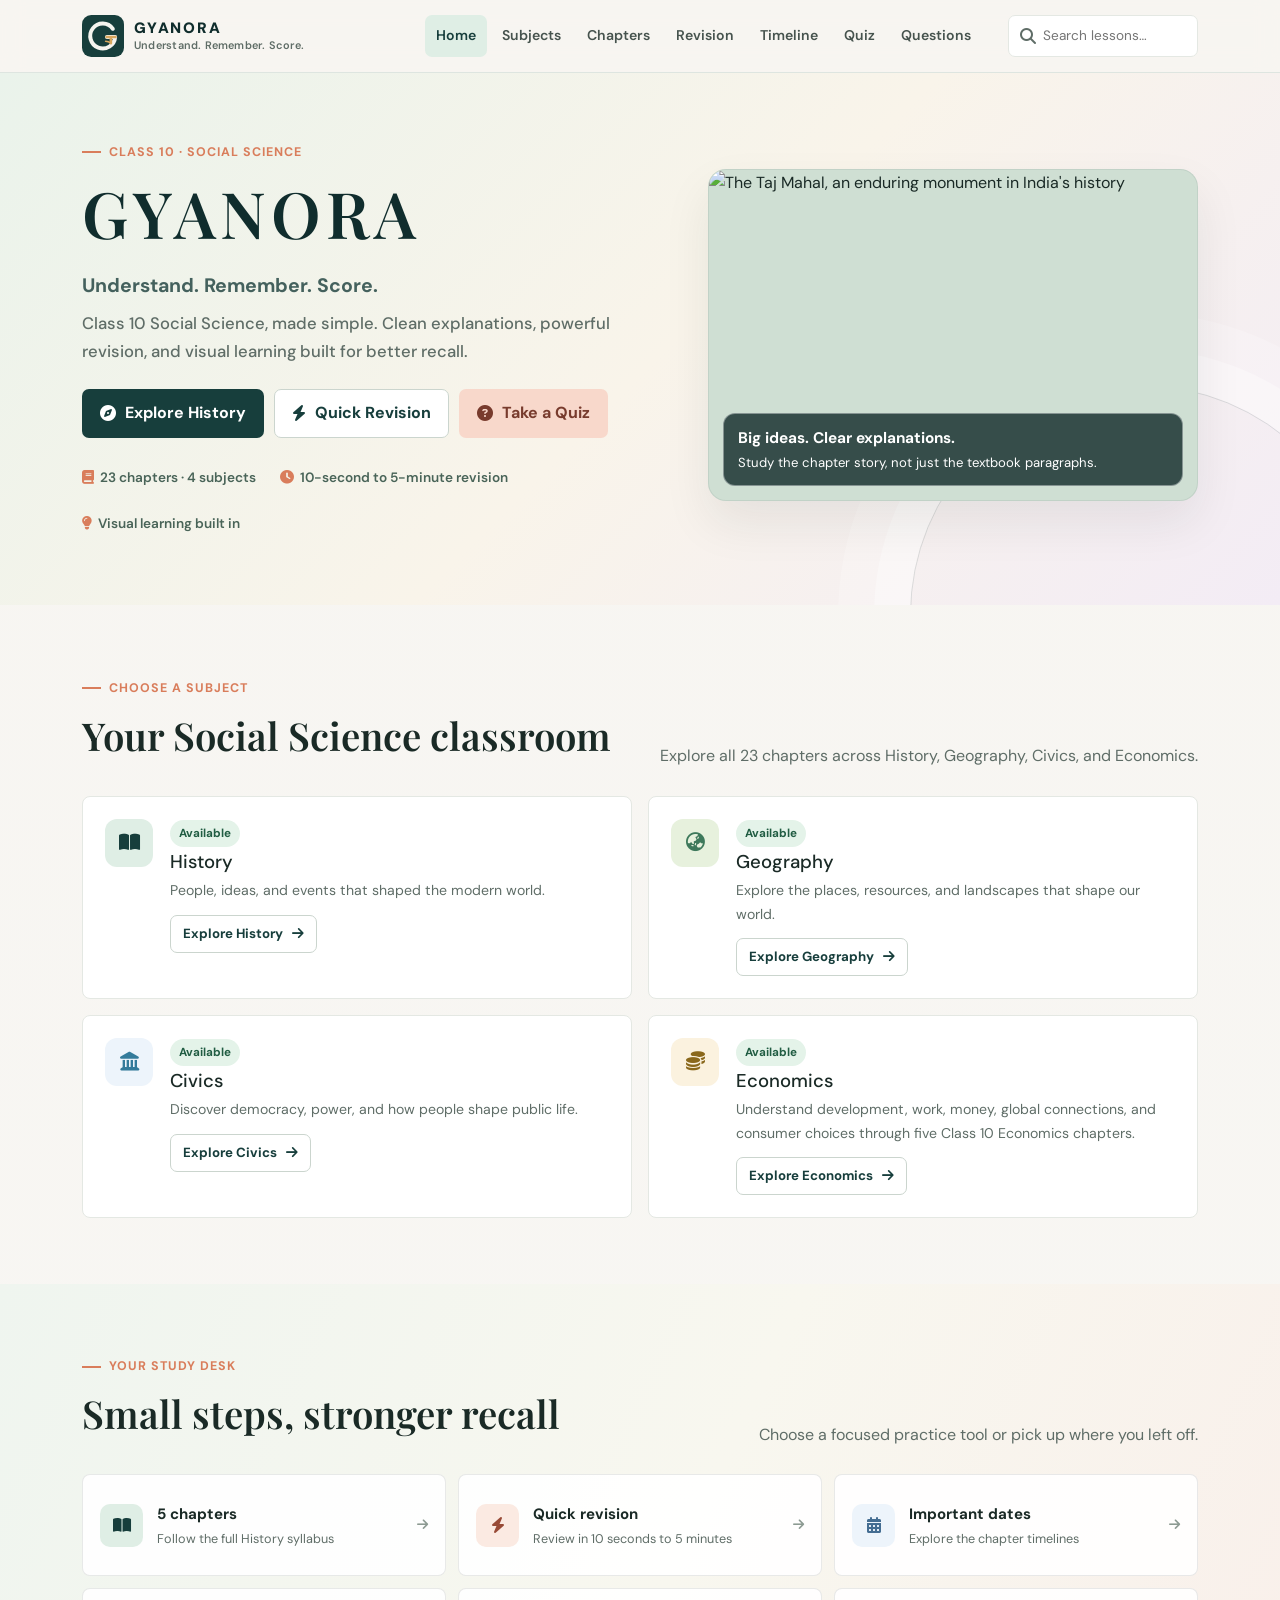
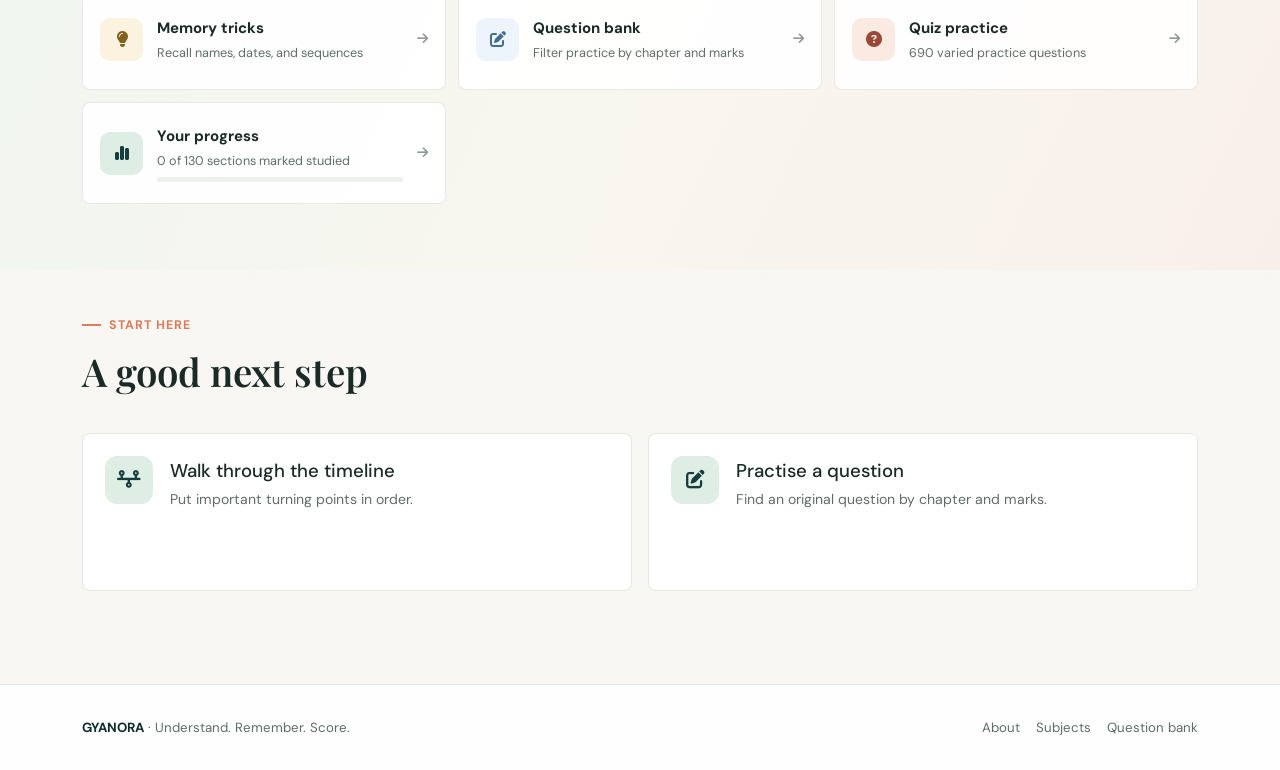
==== commit f11ce1a0: "Update Gyanora website" ====
--- a/index.html
+++ b/index.html
@@ -1,25 +1,103 @@
-<!doctype html>
-<html lang="en">
-<head>
-  <meta charset="utf-8">
-  <meta name="viewport" content="width=device-width, initial-scale=1">
-  <meta name="description" content="Class 10 Social Science made easier with original NCERT-aligned history lessons, timelines, quizzes, and revision.">
-  <title>Class 10 Social Science — Made Easy</title>
-  <link href="https://cdn.jsdelivr.net/npm/bootstrap@5.3.3/dist/css/bootstrap.min.css" rel="stylesheet">
-  <link href="https://cdnjs.cloudflare.com/ajax/libs/font-awesome/6.7.2/css/all.min.css" rel="stylesheet">
-  <link href="css/style.css" rel="stylesheet">
-  <link href="css/responsive.css" rel="stylesheet">
-</head>
-<body>
-  <main id="main-content">
-    <section class="hero"><div class="container hero-grid">
-      <div class="fade-in"><div class="eyebrow">Class 10 · Social Science</div><h1>History<br>Made Easy</h1><p class="hero-copy">Learn difficult NCERT topics through simple explanations, stories, timelines, charts and smart revision.</p><div class="hero-actions"><a class="button button-primary" href="chapters.html?subject=history"><i class="fa-solid fa-compass" aria-hidden="true"></i> Explore History</a><a class="button button-outline" href="revision.html"><i class="fa-solid fa-bolt" aria-hidden="true"></i> Quick Revision</a><a class="button button-coral" href="quiz.html"><i class="fa-solid fa-circle-question" aria-hidden="true"></i> Take a Quiz</a></div><div class="stat-strip"><span><i class="fa-solid fa-book" aria-hidden="true"></i>5 chapters</span><span><i class="fa-solid fa-clock" aria-hidden="true"></i>Bite-sized lessons</span><span><i class="fa-solid fa-lightbulb" aria-hidden="true"></i>Learn at your pace</span></div></div>
-      <div class="hero-visual fade-in"><img src="https://images.unsplash.com/photo-1564507592333-c60657eea523?auto=format&fit=crop&w=1100&q=85" alt="The Taj Mahal, an enduring monument in India's history"><div class="hero-caption"><strong>Big ideas. Clear explanations.</strong>Start with the stories behind history.</div></div>
-    </div></section>
-    <section class="section"><div class="container"><div class="section-heading"><div><div class="eyebrow">Choose a subject</div><h2>Your Social Science classroom</h2></div><p>One familiar place for every subject. History is ready to explore; more Class 10 modules can join as their lessons are added.</p></div><div class="subject-grid" id="home-subjects" aria-live="polite"></div></div></section>
-    <section class="section dashboard-section"><div class="container"><div class="section-heading"><div><div class="eyebrow">Your study desk</div><h2>Small steps, stronger recall</h2></div><p>Choose a focused practice tool or pick up where you left off.</p></div><div class="dashboard-grid" id="learning-dashboard" aria-live="polite"></div></div></section>
-    <section class="section section-tight"><div class="container"><div class="section-heading"><div><div class="eyebrow">Start here</div><h2>A good next step</h2></div></div><div class="feature-grid"><a class="feature-card subject-card available" href="timeline.html"><span class="subject-icon"><i class="fa-solid fa-timeline" aria-hidden="true"></i></span><div class="subject-info"><h3>Walk through the timeline</h3><p>Put important turning points in order.</p></div></a><a class="feature-card subject-card available" href="questions.html"><span class="subject-icon" data-color="blue"><i class="fa-solid fa-pen-to-square" aria-hidden="true"></i></span><div class="subject-info"><h3>Practise a question</h3><p>Find an original question by chapter and marks.</p></div></a></div></div></section>
-  </main>
-  <script src="js/data.js"></script><script src="js/enrichment.js"></script><script src="js/chapter-completion.js"></script><script src="js/quiz-bank.js"></script><script src="js/main.js"></script><script src="js/search.js"></script><script src="js/subjects.js"></script><script src="js/dashboard.js"></script>
-</body>
+<!doctype html>
+<html lang="en">
+
+<head>
+  <meta charset="utf-8">
+  <meta name="viewport" content="width=device-width, initial-scale=1">
+  <meta name="description"
+    content="GYANORA helps Class 10 students understand Social Science quickly with simple explanations, revision tools, timelines, and smart practice.">
+  <meta name="theme-color" content="#153d3a">
+  <title>GYANORA | Understand. Remember. Score.</title>
+  <link rel="icon" type="image/svg+xml" href="assets/icons/gyanora-mark.svg?v=20261003">
+  <link href="https://cdn.jsdelivr.net/npm/bootstrap@5.3.3/dist/css/bootstrap.min.css" rel="stylesheet">
+  <link href="https://cdnjs.cloudflare.com/ajax/libs/font-awesome/6.7.2/css/all.min.css" rel="stylesheet">
+  <link href="css/style.css?v=20261001" rel="stylesheet">
+  <link href="css/responsive.css?v=20261024" rel="stylesheet">
+</head>
+
+<body>
+  <main id="main-content">
+    <section class="hero">
+      <div class="container hero-grid">
+        <div class="fade-in">
+          <div class="eyebrow">Class 10 · Social Science</div>
+          <h1>GYANORA</h1>
+          <p class="hero-copy">Understand. Remember. Score.</p>
+          <p class="hero-copy secondary">Class 10 Social Science, made simple. Clean explanations, powerful revision, and visual learning built for better recall.</p>
+          <div class="hero-actions"><a class="button button-primary" href="chapters.html?subject=history"><i
+                class="fa-solid fa-compass" aria-hidden="true"></i> Explore History</a><a class="button button-outline"
+              href="revision.html"><i class="fa-solid fa-bolt" aria-hidden="true"></i> Quick Revision</a><a
+              class="button button-coral" href="quiz.html"><i class="fa-solid fa-circle-question"
+                aria-hidden="true"></i> Take a Quiz</a></div>
+          <div class="stat-strip"><span><i class="fa-solid fa-book" aria-hidden="true"></i>23 chapters · 4 subjects</span><span><i
+                class="fa-solid fa-clock" aria-hidden="true"></i>10-second to 5-minute revision</span><span><i
+                class="fa-solid fa-lightbulb" aria-hidden="true"></i>Visual learning built in</span></div>
+        </div>
+        <div class="hero-visual fade-in"><img
+            src="https://images.unsplash.com/photo-1564507592333-c60657eea523?auto=format&fit=crop&w=1100&q=85"
+            alt="The Taj Mahal, an enduring monument in India's history">
+          <div class="hero-caption"><strong>Big ideas. Clear explanations.</strong>Study the chapter story, not just the textbook paragraphs.</div>
+        </div>
+      </div>
+    </section>
+    <section class="section">
+      <div class="container">
+        <div class="section-heading">
+          <div>
+            <div class="eyebrow">Choose a subject</div>
+            <h2>Your Social Science classroom</h2>
+          </div>
+          <p>Explore all 23 chapters across History, Geography, Civics, and Economics.</p>
+        </div>
+        <div class="subject-grid" id="home-subjects" aria-live="polite"></div>
+      </div>
+    </section>
+    <section class="section dashboard-section">
+      <div class="container">
+        <div class="section-heading">
+          <div>
+            <div class="eyebrow">Your study desk</div>
+            <h2>Small steps, stronger recall</h2>
+          </div>
+          <p>Choose a focused practice tool or pick up where you left off.</p>
+        </div>
+        <div class="dashboard-grid" id="learning-dashboard" aria-live="polite"></div>
+      </div>
+    </section>
+    <section class="section section-tight">
+      <div class="container">
+        <div class="section-heading">
+          <div>
+            <div class="eyebrow">Start here</div>
+            <h2>A good next step</h2>
+          </div>
+        </div>
+        <div class="feature-grid"><a class="feature-card subject-card available" href="timeline.html"><span
+              class="subject-icon"><i class="fa-solid fa-timeline" aria-hidden="true"></i></span>
+            <div class="subject-info">
+              <h3>Walk through the timeline</h3>
+              <p>Put important turning points in order.</p>
+            </div>
+          </a><a class="feature-card subject-card available" href="questions.html"><span class="subject-icon"
+              data-color="blue"><i class="fa-solid fa-pen-to-square" aria-hidden="true"></i></span>
+            <div class="subject-info">
+              <h3>Practise a question</h3>
+              <p>Find an original question by chapter and marks.</p>
+            </div>
+          </a></div>
+      </div>
+    </section>
+  </main>
+  <script src="js/data.js?v=20261015"></script>
+  <script src="js/economics-content.js?v=20261001"></script>
+  <script src="js/enrichment.js?v=20261001"></script>
+  <script src="js/chapter-completion.js?v=20261006"></script>
+  <script src="js/quiz-bank.js?v=20261022"></script>
+  <script src="js/quiz.js?v=20261016"></script>
+  <script src="js/main.js?v=20261011"></script>
+  <script src="js/search.js?v=20261001"></script>
+  <script src="js/subjects.js?v=20261001"></script>
+  <script src="js/dashboard.js?v=20261001"></script>
+</body>
+
 </html>
--- a/css/style.css
+++ b/css/style.css
@@ -1,444 +1,449 @@
-@import url('https://fonts.googleapis.com/css2?family=DM+Sans:wght@400;500;600;700&family=Playfair+Display:wght@500;600;700&display=swap');
-
-:root {
-  --ink: #1d2c28;
-  --muted: #66736e;
-  --paper: #fbfcf9;
-  --white: #fff;
-  --line: #e5e9e5;
-  --forest: #184b3d;
-  --forest-deep: #123b31;
-  --coral: #db684d;
-  --coral-soft: #fff0e9;
-  --mint: #dcefe4;
-  --blue: #347b9b;
-  --blue-soft: #e7f2f6;
-  --gold: #e7b84d;
-  --gold-soft: #fbf1d5;
-  --shadow: 0 14px 44px rgba(31, 54, 45, .08);
-  --serif: 'Playfair Display', Georgia, serif;
-  --sans: 'DM Sans', 'Segoe UI', sans-serif;
-}
-
-* { box-sizing: border-box; }
-html { scroll-behavior: smooth; scroll-padding-top: 88px; }
-body { margin: 0; color: var(--ink); background: var(--paper); font-family: var(--sans); font-size: 16px; line-height: 1.65; }
-a { color: inherit; text-decoration: none; }
-button, input, select { font: inherit; }
-button, a, input, select { -webkit-tap-highlight-color: transparent; }
-button:focus-visible, a:focus-visible, input:focus-visible, select:focus-visible { outline: 3px solid var(--blue); outline-offset: 3px; }
-img { display: block; max-width: 100%; }
-h1, h2, h3, h4, p { margin-top: 0; }
-h1, h2, h3, h4 { color: var(--ink); line-height: 1.2; }
-h1, h2 { font-family: var(--serif); font-weight: 600; }
-h1 { margin-bottom: 18px; font-size: clamp(2.4rem, 5vw, 4.7rem); }
-h2 { margin-bottom: 12px; font-size: clamp(1.8rem, 3vw, 2.7rem); }
-h3 { margin-bottom: 8px; font-size: 1.16rem; }
-p { color: var(--muted); }
-.container { width: min(1160px, calc(100% - 48px)); margin-inline: auto; }
-.skip-link { position: fixed; z-index: 1000; top: 10px; left: 10px; padding: 10px 14px; color: var(--white); background: var(--forest-deep); transform: translateY(-160%); }
-.skip-link:focus { transform: translateY(0); }
-.site-header { position: sticky; z-index: 20; top: 0; border-bottom: 1px solid rgba(229,233,229,.92); background: rgba(251,252,249,.95); backdrop-filter: blur(12px); }
-.nav-shell { min-height: 72px; display: flex; align-items: center; gap: 26px; }
-.brand { display: inline-flex; align-items: center; gap: 10px; flex: 0 0 auto; color: var(--forest-deep); font-weight: 700; }
-.brand-mark { display: grid; width: 36px; height: 36px; place-items: center; border-radius: 11px; color: white; background: var(--forest); }
-.brand-text { font-size: .94rem; line-height: 1.2; }
-.brand-text small { display: block; margin-top: 3px; color: var(--muted); font-size: .72rem; font-weight: 500; }
-.site-nav { display: flex; align-items: center; gap: 4px; margin-left: auto; }
-.site-nav a { padding: 9px 11px; border-radius: 7px; color: #46534e; font-size: .88rem; font-weight: 600; }
-.site-nav a:hover, .site-nav a[aria-current="page"] { color: var(--forest); background: var(--mint); }
-.nav-search { position: relative; width: 190px; }
-.nav-search input { width: 100%; padding: 9px 12px 9px 34px; border: 1px solid var(--line); border-radius: 7px; background: var(--white); font-size: .85rem; }
-.nav-search i { position: absolute; top: 50%; left: 12px; color: var(--muted); transform: translateY(-50%); }
-.search-popover { position: absolute; z-index: 30; top: calc(100% + 8px); right: 0; width: min(390px, calc(100vw - 32px)); max-height: 70vh; overflow: auto; border: 1px solid var(--line); border-radius: 10px; background: white; box-shadow: var(--shadow); }
-.search-popover:empty { display: none; }
-.search-result { display: block; padding: 12px 15px; border-bottom: 1px solid var(--line); }
-.search-result:last-child { border-bottom: 0; }
-.search-result:hover { background: var(--paper); }
-.search-result strong, .search-result small { display: block; }
-.search-result strong { font-size: .9rem; }
-.search-result small { margin-top: 4px; color: var(--muted); font-size: .77rem; }
-.search-empty { padding: 16px; color: var(--muted); font-size: .9rem; }
-.menu-toggle { display: none; width: 42px; height: 42px; border: 1px solid var(--line); border-radius: 8px; background: white; color: var(--forest); }
-.breadcrumb { display: flex; flex-wrap: wrap; align-items: center; gap: 8px; margin: 22px 0; color: var(--muted); font-size: .84rem; }
-.breadcrumb a:hover { color: var(--forest); text-decoration: underline; }
-.breadcrumb .crumb-sep { color: #a0aaa4; }
-.eyebrow { display: inline-flex; align-items: center; gap: 8px; margin-bottom: 13px; color: var(--coral); font-size: .78rem; font-weight: 700; letter-spacing: .08em; text-transform: uppercase; }
-.eyebrow::before { width: 19px; height: 2px; background: currentColor; content: ''; }
-.section { padding: 66px 0; }
-.section-tight { padding: 38px 0; }
-.section-heading { display: flex; align-items: end; justify-content: space-between; gap: 24px; margin-bottom: 26px; }
-.section-heading p { max-width: 570px; margin-bottom: 0; }
-.muted { color: var(--muted); }
-.button { display: inline-flex; min-height: 46px; align-items: center; justify-content: center; gap: 9px; padding: 10px 17px; border: 1px solid transparent; border-radius: 7px; cursor: pointer; font-weight: 700; transition: background .18s ease, color .18s ease, transform .18s ease; }
-.button:hover { transform: translateY(-1px); }
-.button-primary { color: white; background: var(--forest); }
-.button-primary:hover { background: var(--forest-deep); }
-.button-outline { border-color: #cbd5ce; color: var(--forest); background: white; }
-.button-outline:hover { border-color: var(--forest); background: var(--mint); }
-.button-coral { color: #783b2d; background: #f8d8cb; }
-.button-small { min-height: 38px; padding: 7px 12px; font-size: .83rem; }
-.button:disabled { cursor: not-allowed; opacity: .55; transform: none; }
-.hero { position: relative; overflow: hidden; padding: 62px 0 70px; background: var(--mint); }
-.hero::after { position: absolute; right: -90px; bottom: -240px; width: 460px; height: 460px; border: 1px solid rgba(24,75,61,.14); border-radius: 50%; box-shadow: 0 0 0 36px rgba(255,255,255,.17), 0 0 0 72px rgba(255,255,255,.12); content: ''; pointer-events: none; }
-.hero-grid { position: relative; z-index: 1; display: grid; grid-template-columns: 1.08fr .92fr; align-items: center; gap: 50px; }
-.hero h1 { max-width: 620px; color: var(--forest-deep); }
-.hero-copy { max-width: 570px; margin-bottom: 24px; color: #455f54; font-size: 1.09rem; }
-.hero-actions { display: flex; flex-wrap: wrap; gap: 10px; }
-.hero-visual { position: relative; min-height: 320px; overflow: hidden; border-radius: 9px; background: #cfdfd3; }
-.hero-visual img { width: 100%; height: 330px; object-fit: cover; }
-.hero-caption { position: absolute; right: 14px; bottom: 14px; left: 14px; padding: 12px 14px; border: 1px solid rgba(255,255,255,.4); border-radius: 7px; color: white; background: rgba(19,48,39,.84); font-size: .82rem; }
-.hero-caption strong { display: block; font-size: .96rem; }
-.stat-strip { display: flex; flex-wrap: wrap; gap: 24px; margin-top: 29px; color: #496458; font-size: .85rem; font-weight: 600; }
-.stat-strip i { margin-right: 6px; color: var(--coral); }
-.subject-grid, .chapter-grid, .feature-grid, .revision-grid, .question-grid { display: grid; grid-template-columns: repeat(2, minmax(0, 1fr)); gap: 16px; }
-.subject-card, .chapter-card, .feature-card, .revision-card, .question-card { min-width: 0; border: 1px solid var(--line); border-radius: 8px; background: white; }
-.subject-card { display: flex; min-height: 158px; align-items: flex-start; gap: 17px; padding: 22px; transition: border-color .18s ease, box-shadow .18s ease, transform .18s ease; }
-.subject-card.available:hover { border-color: #aecbbb; box-shadow: var(--shadow); transform: translateY(-2px); }
-.subject-icon { display: grid; width: 48px; height: 48px; flex: 0 0 auto; place-items: center; border-radius: 12px; color: var(--forest); background: var(--mint); font-size: 1.18rem; }
-.subject-card[data-color="green"] .subject-icon { color: #3e795b; background: #e7f1dd; }
-.subject-card[data-color="blue"] .subject-icon { color: #347b9b; background: var(--blue-soft); }
-.subject-card[data-color="yellow"] .subject-icon { color: #8a681b; background: var(--gold-soft); }
-.subject-info { flex: 1; }
-.subject-info h3 { margin: 4px 0 6px; }
-.subject-info p { margin-bottom: 12px; font-size: .88rem; }
-.status-pill, .topic-pill { display: inline-flex; align-items: center; padding: 4px 9px; border-radius: 99px; font-size: .73rem; font-weight: 700; }
-.status-available { color: #215d43; background: #e4f3e9; }
-.status-coming { color: #6a6251; background: #f1efe9; }
-.page-intro { padding: 22px 0 38px; }
-.page-intro h1 { margin-bottom: 12px; font-size: clamp(2.2rem, 4vw, 3.55rem); }
-.page-intro p { max-width: 700px; margin-bottom: 0; font-size: 1.02rem; }
-.chapter-card { display: flex; flex-direction: column; padding: 21px; }
-.chapter-top { display: flex; align-items: flex-start; gap: 14px; margin-bottom: 14px; }
-.chapter-number { display: grid; width: 42px; height: 42px; flex: 0 0 auto; place-items: center; border-radius: 9px; color: var(--coral); background: var(--coral-soft); font-family: var(--serif); font-size: 1.2rem; font-weight: 700; }
-.chapter-card h2 { margin: 1px 0 7px; font-family: var(--sans); font-size: 1.13rem; font-weight: 700; }
-.chapter-card p { margin-bottom: 14px; font-size: .9rem; }
-.topic-list { display: flex; flex-wrap: wrap; gap: 7px; margin-bottom: 19px; }
-.topic-pill { color: #53635b; background: #f0f3ef; font-weight: 600; }
-.chapter-actions { display: flex; flex-wrap: wrap; gap: 7px; margin-top: auto; }
-.chapter-actions .button { flex: 1 1 auto; }
-.study-layout { display: grid; grid-template-columns: 220px minmax(0, 1fr); align-items: start; gap: 30px; }
-.study-sidebar { position: sticky; top: 92px; max-height: calc(100vh - 108px); overflow-y: auto; padding: 16px 0; border-right: 1px solid var(--line); scrollbar-width: thin; }
-.study-sidebar strong { display: block; padding: 0 12px 10px; color: var(--forest); font-size: .78rem; text-transform: uppercase; }
-.study-sidebar a { display: block; padding: 7px 12px; border-left: 2px solid transparent; color: var(--muted); font-size: .85rem; }
-.study-sidebar a:hover { border-left-color: var(--coral); color: var(--forest); }
-.study-content { min-width: 0; }
-.study-section { padding: 25px 0; border-bottom: 1px solid var(--line); scroll-margin-top: 90px; }
-.study-section h2 { font-size: 1.7rem; }
-.study-section p:last-child { margin-bottom: 0; }
-.content-list { display: grid; gap: 10px; padding: 0; list-style: none; }
-.content-list li { position: relative; padding: 12px 14px 12px 39px; border-radius: 7px; color: #46534e; background: white; }
-.content-list li::before { position: absolute; top: 14px; left: 15px; color: var(--coral); font-family: 'Font Awesome 6 Free'; font-weight: 900; content: '\f058'; }
-.simple-panel { margin: 15px 0; padding: 20px; border: 1px solid #e8c3b4; border-radius: 8px; background: #fff6f0; }
-.simple-panel[hidden] { display: none; }
-.simple-panel h3 { color: #824c3d; }
-.simple-item { padding: 10px 0; border-top: 1px solid #f0d9ce; }
-.simple-item strong { display: block; color: var(--ink); font-size: .86rem; }
-.simple-item p { margin: 3px 0 0; font-size: .91rem; }
-.route-visual { display: grid; grid-template-columns: repeat(4, minmax(0, 1fr)); align-items: center; gap: 9px; margin: 18px 0; }
-.route-point { position: relative; min-height: 104px; display: grid; place-items: center; padding: 14px; border: 1px solid #c8ddd0; border-radius: 8px; background: #edf5ef; color: #315645; text-align: center; font-size: .88rem; font-weight: 700; }
-.route-point:not(:last-child)::after { position: absolute; z-index: 1; top: 50%; right: -12px; width: 14px; height: 2px; background: var(--coral); content: ''; }
-.story-list { counter-reset: story; display: grid; gap: 0; padding: 0; list-style: none; }
-.story-list li { position: relative; min-height: 53px; padding: 6px 12px 18px 49px; color: var(--muted); counter-increment: story; }
-.story-list li::before { position: absolute; top: 0; left: 0; display: grid; width: 32px; height: 32px; place-items: center; border-radius: 50%; color: white; background: var(--forest); content: counter(story); font-size: .84rem; font-weight: 700; }
-.timeline-filter, .filter-row { display: flex; flex-wrap: wrap; gap: 9px; align-items: end; }
-.filter-field { display: grid; min-width: 155px; gap: 5px; }
-.filter-field label { color: var(--muted); font-size: .77rem; font-weight: 700; }
-.filter-field select, .filter-field input { min-height: 42px; padding: 8px 11px; border: 1px solid #d6ddd8; border-radius: 6px; color: var(--ink); background: white; }
-.timeline { position: relative; display: grid; gap: 0; margin: 26px 0 0; padding-left: 27px; }
-.timeline::before { position: absolute; top: 7px; bottom: 7px; left: 7px; width: 2px; background: #d8e5dc; content: ''; }
-.timeline-item { position: relative; padding: 0 0 24px 20px; }
-.timeline-item::before { position: absolute; top: 7px; left: -25px; width: 12px; height: 12px; border: 3px solid var(--paper); border-radius: 50%; background: var(--coral); box-shadow: 0 0 0 1px #e5b1a1; content: ''; }
-.timeline-date { color: var(--coral); font-size: .82rem; font-weight: 700; }
-.timeline-item h3 { margin: 4px 0; }
-.timeline-item p { margin-bottom: 7px; font-size: .9rem; }
-.revision-card, .question-card { padding: 18px; }
-.revision-card h3 { display: flex; align-items: center; gap: 9px; }
-.revision-card h3 i { color: var(--coral); }
-.revision-card ul { margin: 12px 0 0; padding-left: 19px; color: var(--muted); font-size: .9rem; }
-.revision-card li + li { margin-top: 8px; }
-.quiz-shell { max-width: 760px; margin: 0 auto; padding: 26px; border: 1px solid var(--line); border-radius: 8px; background: white; }
-.quiz-meta { display: flex; flex-wrap: wrap; justify-content: space-between; gap: 12px; color: var(--muted); font-size: .86rem; }
-.progress-track { height: 8px; overflow: hidden; margin: 13px 0 23px; border-radius: 99px; background: #edf0ed; }
-.progress-fill { height: 100%; border-radius: inherit; background: var(--forest); transition: width .25s ease; }
-.quiz-question { margin-bottom: 18px; font-size: 1.35rem; }
-.quiz-options { display: grid; gap: 10px; }
-.quiz-option { display: flex; width: 100%; align-items: flex-start; gap: 12px; padding: 14px; border: 1px solid var(--line); border-radius: 7px; background: white; color: var(--ink); text-align: left; cursor: pointer; }
-.quiz-option:hover:not(:disabled) { border-color: #8bb49a; background: #f6faf6; }
-.quiz-option.correct { border-color: #74aa83; background: #e9f6eb; }
-.quiz-option.incorrect { border-color: #d78b7c; background: #fff0ec; }
-.option-letter { display: grid; width: 25px; height: 25px; flex: 0 0 auto; place-items: center; border-radius: 50%; color: var(--forest); background: var(--mint); font-size: .78rem; font-weight: 700; }
-.quiz-feedback { min-height: 28px; margin: 14px 0; font-size: .9rem; font-weight: 600; }
-.quiz-controls { display: flex; justify-content: space-between; gap: 10px; margin-top: 16px; }
-.quiz-result { padding: 20px 0; text-align: center; }
-.quiz-result .score { margin: 10px 0; color: var(--forest); font-family: var(--serif); font-size: 3rem; }
-.question-card { display: grid; gap: 8px; }
-.question-card p { margin-bottom: 3px; color: var(--ink); }
-.question-card .answer-note { padding-top: 9px; border-top: 1px solid var(--line); color: var(--muted); font-size: .85rem; }
-.question-meta { display: flex; flex-wrap: wrap; gap: 7px; }
-.badge { display: inline-flex; align-items: center; padding: 4px 8px; border-radius: 5px; color: #52645a; background: #eef3ee; font-size: .73rem; font-weight: 700; }
-.empty-state { padding: 28px; border: 1px dashed #cbd5ce; border-radius: 8px; color: var(--muted); background: white; text-align: center; }
-.callout { padding: 18px 20px; border-left: 4px solid var(--gold); border-radius: 0 7px 7px 0; background: var(--gold-soft); }
-.callout p { margin: 0; }
-.site-footer { margin-top: 55px; padding: 32px 0; border-top: 1px solid var(--line); background: white; }
-.footer-inner { display: flex; flex-wrap: wrap; align-items: center; justify-content: space-between; gap: 12px; }
-.footer-inner p { margin: 0; font-size: .83rem; }
-.footer-links { display: flex; flex-wrap: wrap; gap: 16px; color: var(--muted); font-size: .83rem; }
-.footer-links a:hover { color: var(--forest); }
-.about-note { max-width: 760px; }
-.about-note h2 { margin-top: 34px; font-size: 1.7rem; }
-.fade-in { animation: appear .45s ease both; }
-@keyframes appear { from { opacity: 0; transform: translateY(9px); } to { opacity: 1; transform: translateY(0); } }
-@media (prefers-reduced-motion: reduce) { *, *::before, *::after { scroll-behavior: auto !important; animation-duration: .01ms !important; animation-iteration-count: 1 !important; transition-duration: .01ms !important; } }
-
-.dashboard-section { background: linear-gradient(115deg, #eff5ef 0%, #f8f7ef 52%, #f9efea 100%); }
-.dashboard-grid { display: grid; grid-template-columns: repeat(3, minmax(0, 1fr)); gap: 12px; }
-.dashboard-card { display: flex; min-width: 0; min-height: 102px; align-items: center; gap: 14px; padding: 17px; border: 1px solid rgba(29,44,40,.1); border-radius: 8px; background: rgba(255,255,255,.9); transition: transform .18s ease, box-shadow .18s ease; }
-.dashboard-card:hover { box-shadow: var(--shadow); transform: translateY(-2px); }
-.dashboard-icon, .visual-icon { display: grid; width: 43px; height: 43px; flex: 0 0 auto; place-items: center; border-radius: 10px; font-size: 1rem; }
-.dashboard-forest .dashboard-icon { color: var(--forest); background: var(--mint); }
-.dashboard-coral .dashboard-icon { color: #984a36; background: var(--coral-soft); }
-.dashboard-blue .dashboard-icon { color: var(--blue); background: var(--blue-soft); }
-.dashboard-gold .dashboard-icon { color: #80621c; background: var(--gold-soft); }
-.dashboard-copy { display: grid; min-width: 0; gap: 3px; flex: 1; }
-.dashboard-copy strong { color: var(--ink); font-size: .94rem; }
-.dashboard-copy > span { color: var(--muted); font-size: .79rem; line-height: 1.4; }
-.dashboard-arrow { color: #8c9a92; font-size: .8rem; }
-.dashboard-progress { display: block; height: 5px; overflow: hidden; margin-top: 5px; border-radius: 8px; background: #edf0ed; }
-.dashboard-progress span { display: block; height: 100%; border-radius: inherit; background: var(--forest); }
-.chapter-progress { margin: 13px 0 15px; padding: 11px 13px; border-radius: 7px; background: #f4f7f3; }
-.chapter-progress .progress-label { display: flex; justify-content: space-between; gap: 10px; color: var(--muted); font-size: .78rem; }
-.chapter-progress .progress-label strong { color: var(--ink); }
-.chapter-progress .progress-track { margin: 7px 0; }
-.chapter-progress > p { margin: 0; font-size: .75rem; }
-.chapter-card-progress { padding: 9px 10px; }
-.chapter-card-progress > p { display: none; }
-.chapter-card-progress .progress-track { margin: 6px 0 0; }
-.chapter-intro-strip { display: grid; grid-template-columns: repeat(3, minmax(0, 1fr)); margin: 19px 0; border: 1px solid var(--line); border-radius: 8px; background: white; }
-.intro-stat { display: grid; gap: 2px; padding: 14px 17px; }
-.intro-stat + .intro-stat { border-left: 1px solid var(--line); }
-.intro-stat strong { color: var(--forest); font-family: var(--serif); font-size: 1.45rem; }
-.intro-stat span { color: var(--muted); font-size: .8rem; }
-.study-section-heading { display: flex; align-items: center; justify-content: space-between; gap: 14px; margin-bottom: 15px; }
-.study-section-heading h2 { margin: 0; }
-.section-complete { display: inline-flex; min-height: 34px; flex: 0 0 auto; align-items: center; gap: 6px; padding: 5px 9px; border: 1px solid var(--line); border-radius: 6px; color: var(--muted); background: white; cursor: pointer; font-size: .74rem; font-weight: 700; }
-.section-complete.is-complete { border-color: #b8d5c0; color: #215d43; background: #e4f3e9; }
-.quick-lead { display: grid; grid-template-columns: 70px minmax(0, 1fr); align-items: start; gap: 15px; padding: 17px; border-left: 4px solid var(--coral); border-radius: 0 8px 8px 0; background: #fff3ed; }
-.quick-lead p { margin: 0; color: #485650; }
-.quick-time { color: var(--coral); font-family: var(--serif); font-size: 1.3rem; font-weight: 700; }
-.concept-grid { display: grid; grid-template-columns: repeat(2, minmax(0, 1fr)); gap: 12px; }
-.concept-card { padding: 17px; border: 1px solid var(--line); border-top: 3px solid #78a58a; border-radius: 7px; background: white; }
-.concept-card .eyebrow { margin-bottom: 8px; font-size: .69rem; }
-.concept-card h3 { font-size: 1.02rem; }
-.concept-card p { font-size: .88rem; }
-.concept-example { padding-top: 10px; border-top: 1px solid var(--line); }
-.concept-example strong { color: var(--coral); font-size: .75rem; text-transform: uppercase; }
-.concept-example p { margin: 3px 0 0; }
-.flowchart { margin: 15px 0; padding: 18px; border: 1px solid var(--line); border-radius: 8px; background: white; }
-.flowchart h3 { margin-bottom: 17px; font-size: 1rem; }
-.flowchart ol { display: flex; align-items: stretch; gap: 18px; margin: 0; padding: 0; list-style: none; counter-reset: flow; }
-.flowchart ol li { position: relative; display: flex; min-width: 0; min-height: 78px; flex: 1; align-items: center; justify-content: center; padding: 12px; border: 1px solid #cbded1; border-radius: 7px; color: #315645; background: #f0f6f1; text-align: center; font-size: .84rem; font-weight: 700; counter-increment: flow; }
-.flowchart ol li::before { display: grid; width: 22px; height: 22px; flex: 0 0 auto; place-items: center; margin-right: 7px; border-radius: 50%; color: white; background: var(--forest); content: counter(flow); font-size: .7rem; }
-.flowchart ol li:not(:last-child)::after { position: absolute; top: 50%; right: -17px; color: var(--coral); content: '→'; font-size: 1rem; }
-.flowchart-steps ol { align-items: stretch; }
-.flowchart-steps ol li:nth-child(even) { border-color: #ead8a6; background: #fbf5e4; }
-.flowchart-cycle ol li { border-radius: 35px 7px 35px 7px; }
-.flow-branches { display: grid; grid-template-columns: repeat(3, minmax(0, 1fr)); gap: 12px; }
-.flow-branch { padding: 11px; border-radius: 7px; background: #f5f7f3; }
-.flow-branch h4 { padding-bottom: 8px; border-bottom: 1px solid #dce5dd; color: var(--forest); font-size: .88rem; }
-.flow-node { padding: 8px; border: 1px solid #dce5dd; border-radius: 5px; background: white; color: #45534c; font-size: .8rem; text-align: center; }
-.flow-connector { color: var(--coral); line-height: 1.5; text-align: center; }
-.concept-map { position: relative; padding: 20px; border: 1px solid var(--line); border-radius: 8px; background: linear-gradient(160deg, #f2f7f2, #fbf4ea); }
-.concept-root { width: fit-content; max-width: 100%; margin: 0 auto 24px; padding: 12px 20px; border: 1px solid #a9c8b3; border-radius: 7px; color: white; background: var(--forest); font-weight: 700; text-align: center; }
-.concept-branches { display: grid; grid-template-columns: repeat(3, minmax(0, 1fr)); gap: 12px; }
-.concept-branch { position: relative; display: grid; align-content: start; gap: 7px; padding: 12px; border-top: 2px solid #aac8b3; border-radius: 5px; background: rgba(255,255,255,.82); }
-.concept-branch::before { position: absolute; top: -25px; left: 50%; height: 23px; border-left: 1px solid #aac8b3; content: ''; }
-.concept-branch h3 { color: var(--forest); font-size: .88rem; text-align: center; }
-.concept-leaf { padding: 7px; border-radius: 5px; color: #526159; background: #f0f3ef; font-size: .79rem; text-align: center; }
-.comparison-table-wrap { overflow-x: auto; margin: 15px 0; border: 1px solid var(--line); border-radius: 8px; background: white; scrollbar-width: thin; }
-.comparison-table { width: 100%; min-width: 480px; border-collapse: collapse; }
-.comparison-table caption { padding: 13px 15px; color: var(--forest); font-family: var(--serif); font-size: 1.04rem; font-weight: 700; text-align: left; }
-.comparison-table th, .comparison-table td { padding: 12px 14px; border-top: 1px solid var(--line); border-right: 1px solid var(--line); text-align: left; vertical-align: top; }
-.comparison-table th { color: var(--forest-deep); background: #edf4ee; font-size: .84rem; }
-.comparison-table td { color: #56635c; font-size: .85rem; }
-.comparison-table tr:nth-child(even) td { background: #fafbf9; }
-.memory-grid, .confusion-grid, .exam-focus-grid { display: grid; grid-template-columns: repeat(2, minmax(0, 1fr)); gap: 11px; }
-.memory-card { display: flex; align-items: flex-start; gap: 12px; padding: 14px; border-radius: 7px; background: #fbf4e4; }
-.memory-number { color: #a3781f; font-family: var(--serif); font-size: 1.25rem; font-weight: 700; }
-.memory-card p { margin: 0; color: #5c533f; font-size: .88rem; }
-.confusion-card { padding: 15px; border: 1px solid #efd4c9; border-radius: 7px; background: #fff8f4; }
-.confusion-card > div { display: flex; align-items: center; flex-wrap: wrap; gap: 8px; }
-.confusion-card strong { color: #774638; font-size: .88rem; }
-.confusion-card > div span { color: var(--coral); font-size: .75rem; font-weight: 700; }
-.confusion-card p { margin: 9px 0 0; font-size: .85rem; }
-.exam-focus-grid { grid-template-columns: repeat(3, minmax(0, 1fr)); }
-.exam-focus-card { padding: 15px; border: 1px solid var(--line); border-radius: 7px; background: white; }
-.exam-focus-card h3 { display: flex; align-items: center; gap: 8px; font-size: .9rem; }
-.exam-focus-card h3 i { color: var(--coral); }
-.exam-focus-card .content-list { gap: 5px; }
-.exam-focus-card .content-list li { padding: 7px 8px 7px 25px; background: #f7f8f5; font-size: .8rem; }
-.exam-focus-card .content-list li::before { top: 9px; left: 8px; }
-.exam-focus-card p { font-size: .83rem; }
-.exam-note { margin: 12px 0 0; font-size: .79rem; }
-.revision-depth-grid { display: grid; grid-template-columns: repeat(2, minmax(0, 1fr)); gap: 12px; margin: 16px 0 22px; }
-.revision-level { min-width: 0; padding: 16px; border: 1px solid var(--line); border-radius: 7px; background: white; }
-.revision-level > span { display: inline-block; margin-bottom: 7px; color: var(--coral); font-size: .76rem; font-weight: 700; text-transform: uppercase; }
-.revision-level > p { margin-bottom: 0; font-size: .89rem; }
-.revision-10 { border-left: 4px solid var(--coral); }
-.revision-1 { border-left: 4px solid var(--gold); }
-.revision-1 .revision-card { padding: 0; border: 0; }
-.revision-1 .revision-card h3 { display: none; }
-.revision-1 .revision-card ul { margin: 0; }
-.revision-5 { border-left: 4px solid var(--blue); }
-.revision-detailed { border-left: 4px solid var(--forest); }
-.visual-summary { margin-top: 22px; padding: 19px; border: 1px solid #d8e4d9; border-radius: 8px; background: #eff5ef; }
-.visual-summary h3 { margin-bottom: 14px; }
-.visual-summary-grid { display: grid; grid-template-columns: repeat(2, minmax(0, 1fr)); gap: 9px; }
-.visual-summary-grid article { padding: 11px; border-radius: 6px; background: rgba(255,255,255,.84); }
-.visual-summary-grid article:last-child:nth-child(odd) { grid-column: 1 / -1; }
-.visual-summary-grid strong { color: var(--forest); font-size: .72rem; }
-.visual-summary-grid p { margin: 4px 0 0; font-size: .81rem; }
-.answer-framework { margin: 12px 0; padding: 16px; border: 1px solid var(--line); border-radius: 7px; background: white; }
-.answer-framework h3 { font-size: .98rem; }
-.answer-framework ol { margin: 0; padding-left: 22px; color: var(--muted); }
-.answer-framework li + li { margin-top: 5px; }
-.historical-placeholder { display: flex; align-items: center; gap: 16px; margin: 15px 0; padding: 14px; border: 1px dashed #bfcbc1; border-radius: 7px; background: #f8faf7; }
-.placeholder-mark { display: grid; width: 52px; height: 52px; flex: 0 0 auto; place-items: center; border-radius: 8px; color: var(--forest); background: var(--mint); font-size: 1.1rem; }
-.historical-placeholder figcaption { display: grid; gap: 3px; color: var(--muted); font-size: .82rem; }
-.historical-placeholder figcaption strong { color: var(--ink); }
-.visual-learning-grid { display: grid; grid-template-columns: repeat(3, minmax(0, 1fr)); gap: 10px; }
-.visual-learning-item { display: flex; align-items: flex-start; gap: 10px; padding: 13px; border: 1px solid var(--line); border-radius: 7px; background: white; }
-.visual-learning-item h3 { margin: 2px 0 5px; font-size: .88rem; }
-.visual-learning-item p { margin: 0; font-size: .79rem; }
-.visual-icon { width: 34px; height: 34px; color: var(--forest); background: var(--mint); font-size: .84rem; }
-.timeline-toolbar { display: flex; flex-wrap: wrap; align-items: end; gap: 18px; }
-.toggle-field { display: inline-flex; min-height: 42px; align-items: center; gap: 8px; color: var(--muted); font-size: .85rem; font-weight: 600; cursor: pointer; }
-.toggle-field input { width: 17px; height: 17px; accent-color: var(--forest); }
-.timeline-item[hidden] { display: none; }
-.timeline-detailed .timeline-item { padding-bottom: 29px; }
-.timeline-detailed .timeline-item h3 { font-size: 1rem; }
-.timeline-detailed .timeline-item p { max-width: 700px; }
-.badge-important { margin-left: 6px; color: #8a5322; background: var(--gold-soft); }
-.revision-chapter-heading { display: flex; align-items: flex-start; gap: 14px; margin: 26px 0 10px; }
-.revision-chapter-heading > div { flex: 1; }
-.revision-chapter-heading h2 { font-size: 1.55rem; }
-.revision-chapter-heading p { margin: 0; font-size: .88rem; }
-.revision-detail-grid .visual-summary { grid-column: 1 / -1; margin-top: 0; }
-.quiz-selectors { padding: 18px; border: 1px solid var(--line); border-radius: 8px; background: #f6f8f5; }
-.quiz-actions { display: flex; flex-wrap: wrap; align-items: center; gap: 9px; margin-top: 15px; }
-.quiz-actions .muted, #quiz-bank-count { margin-left: auto; font-size: .82rem; }
-.quiz-stage { margin-top: 18px; }
-.quiz-welcome { padding: 28px; border: 1px solid var(--line); border-radius: 8px; background: white; text-align: center; }
-.quiz-welcome-icon { display: grid; width: 52px; height: 52px; place-items: center; margin: 0 auto 12px; border-radius: 50%; color: var(--forest); background: var(--mint); font-size: 1.2rem; }
-.quiz-welcome p { max-width: 520px; margin: 0 auto 17px; }
-.case-passage { margin: 12px 0 18px; padding: 16px; border-left: 4px solid var(--gold); border-radius: 0 7px 7px 0; color: #55513f; background: #fbf5e5; white-space: pre-line; }
-.quiz-result { padding: 22px; border: 1px solid var(--line); border-radius: 8px; background: white; }
-.quiz-result > h2, .quiz-result > .eyebrow { display: block; text-align: center; }
-.quiz-result .score { text-align: center; }
-.result-stats { display: grid; grid-template-columns: repeat(4, minmax(0, 1fr)); gap: 9px; margin: 18px 0 25px; }
-.result-stats > div { display: grid; gap: 2px; padding: 12px; border-radius: 6px; background: #f3f6f2; text-align: center; }
-.result-stats strong { color: var(--forest); font-family: var(--serif); font-size: 1.35rem; }
-.result-stats span { color: var(--muted); font-size: .77rem; }
-.topic-performance-list { display: grid; grid-template-columns: repeat(2, minmax(0, 1fr)); gap: 12px; margin: 13px 0 22px; }
-.topic-performance > div:first-child { display: flex; justify-content: space-between; gap: 8px; font-size: .82rem; }
-.topic-performance .progress-track { margin: 6px 0 0; }
-.review-heading { display: flex; align-items: flex-start; justify-content: space-between; gap: 15px; margin-bottom: 15px; }
-.review-heading h2 { margin: 0; font-size: 1.5rem; }
-.answer-review-list { display: grid; gap: 10px; }
-.answer-review-item { padding: 15px; border: 1px solid var(--line); border-radius: 7px; background: white; }
-.answer-review-item h3 { margin: 9px 0; font-size: 1rem; white-space: pre-line; }
-.answer-review-item p { margin: 5px 0; font-size: .86rem; }
-.review-correct { color: #247045; }
-.review-incorrect { color: #a94d3e; }
-.question-card > p { white-space: pre-line; }
-.question-card details summary { color: var(--forest); cursor: pointer; font-size: .85rem; font-weight: 700; }
-
-.detailed-concepts { display: grid; gap: 9px; }
-.detailed-concepts article { padding: 13px 15px; border-left: 3px solid var(--blue); border-radius: 0 6px 6px 0; background: var(--blue-soft); }
-.detailed-concepts h3 { margin-bottom: 5px; font-size: .93rem; }
-.detailed-concepts p { margin: 0; font-size: .85rem; }
-.important-place-grid { display: grid; grid-template-columns: repeat(2, minmax(0, 1fr)); gap: 12px; }
-.important-place-card { min-width: 0; padding: 16px; border: 1px solid var(--line); border-top: 3px solid #70937b; border-radius: 7px; background: white; }
-.place-card-top { display: flex; align-items: flex-start; gap: 10px; margin-bottom: 12px; }
-.place-card-top > i { display: grid; width: 35px; height: 35px; flex: 0 0 auto; place-items: center; border-radius: 8px; color: #875039; background: var(--coral-soft); }
-.place-card-top h3 { margin: 1px 0 2px; font-size: .98rem; }
-.place-card-top span { color: var(--muted); font-size: .78rem; }
-.important-place-card p { margin: 8px 0; font-size: .84rem; }
-.important-place-card p strong, .place-exam-point strong { color: var(--ink); }
-.place-exam-point { display: grid; gap: 3px; margin-top: 12px; padding: 10px; border-radius: 5px; color: #70551c; background: var(--gold-soft); font-size: .8rem; }
-.people-place-grid { display: grid; grid-template-columns: repeat(2, minmax(0, 1fr)); gap: 12px; }
-.people-place-card { padding: 16px; border: 1px solid var(--line); border-radius: 7px; background: white; }
-.people-place-card > h3 { color: var(--forest); font-family: var(--serif); font-size: 1.08rem; }
-.connection-chain { display: grid; gap: 7px; }
-.connection-chain > span { display: grid; gap: 2px; padding: 9px 11px; border-radius: 5px; color: #4e5b53; background: #f3f6f2; font-size: .82rem; }
-.connection-chain small { color: var(--coral); font-size: .66rem; font-weight: 700; }
-.connection-chain > i { color: #9a7650; font-size: .76rem; text-align: center; }
-.visual-section-intro { max-width: 760px; padding: 13px 15px; border-left: 3px solid var(--gold); background: var(--gold-soft); }
-.visual-section-intro p { margin: 0; font-size: .87rem; }
-.chapter-visual-grid { display: grid; gap: 15px; margin-top: 15px; }
-.chapter-visual-card { display: grid; grid-template-columns: minmax(200px, .85fr) minmax(0, 1.15fr); overflow: hidden; border: 1px solid var(--line); border-radius: 8px; background: white; }
-.chapter-visual-art { display: grid; min-height: 230px; place-items: center; padding: 16px; background: linear-gradient(145deg, #e7f0e8, #f8f1e2); }
-.visual-recreation { display: grid; width: 100%; min-height: 185px; align-content: center; gap: 17px; }
-.visual-recreation-mark { display: grid; width: 48px; height: 48px; place-items: center; margin: 0 auto; border: 1px solid #c2d5c5; border-radius: 50%; color: var(--forest); background: rgba(255,255,255,.84); font-size: 1.18rem; }
-.visual-recreation-flow { display: flex; flex-wrap: wrap; align-items: center; justify-content: center; gap: 7px; }
-.visual-recreation-flow span { max-width: 150px; padding: 9px 11px; border: 1px solid #cad8cd; border-radius: 6px; color: #355343; background: rgba(255,255,255,.88); font-size: .76rem; font-weight: 700; text-align: center; }
-.visual-recreation-flow > i { color: var(--coral); font-size: .76rem; }
-.visual-map-branches { display: grid; grid-template-columns: repeat(2, minmax(0, 1fr)); gap: 10px; }
-.visual-map-branches section { display: grid; gap: 6px; padding: 10px; border-top: 2px solid #789b82; border-radius: 5px; background: rgba(255,255,255,.84); }
-.visual-map-branches section strong { color: var(--forest); font-size: .76rem; text-align: center; }
-.visual-map-branches section span { padding: 6px; border-radius: 4px; color: #4d5d52; background: #eff4ef; font-size: .7rem; text-align: center; }
-.visual-recreation > small { color: var(--muted); font-size: .68rem; text-align: center; }
-.visual-allegory .visual-recreation-mark { color: #925b76; background: #f8e9ef; }
-.visual-symbol .visual-recreation-mark { color: #557f9a; background: #e6f2f7; }
-.visual-machine .visual-recreation-mark, .visual-loom .visual-recreation-mark, .visual-factory .visual-recreation-mark { color: #8b5d36; background: #f6eadc; }
-.visual-press .visual-recreation-mark, .visual-newspaper .visual-recreation-mark { color: #3b6f70; background: #e4f1ef; }
-.chapter-visual-copy { padding: 17px; }
-.chapter-visual-copy .eyebrow { margin-bottom: 7px; font-size: .68rem; }
-.chapter-visual-copy h3 { font-size: 1.08rem; }
-.chapter-visual-copy > p { margin: 8px 0; font-size: .83rem; }
-.chapter-visual-copy > p strong { color: var(--ink); }
-.visual-remember { margin-top: 11px; padding: 10px 12px; border-radius: 5px; background: #f3f6f2; }
-.visual-remember > strong { color: var(--forest); font-size: .75rem; }
-.visual-remember ul { margin: 5px 0 0; padding-left: 18px; color: var(--muted); font-size: .79rem; }
-.visual-source-note { padding-top: 8px; border-top: 1px solid var(--line); font-size: .73rem !important; }
-.chapter-visual-pair { display: grid; grid-template-columns: repeat(2, minmax(0, 1fr)); gap: 14px; margin-bottom: 15px; }
-.chapter-visual-pair .chapter-visual-card { grid-template-columns: 1fr; align-content: start; }
-.chapter-visual-pair .chapter-visual-art { min-height: 280px; padding: 12px; }
-.provided-visual { display: grid; width: 100%; height: 100%; min-height: 250px; align-content: center; justify-items: center; gap: 8px; margin: 0; }
-.chapter-visual img { display: block; width: 100%; max-width: 100%; height: auto; object-fit: contain; }
-.provided-visual img { height: auto; }
-.provided-visual figcaption { color: var(--muted); font-size: .7rem; text-align: center; }
-.provided-image-missing { width: 100%; padding: 18px; border: 1px dashed #bfcbc1; border-radius: 6px; color: var(--muted); background: rgba(255,255,255,.84); font-size: .82rem; text-align: center; }
-.visual-memory-line { margin: 8px 0 0; padding: 8px 10px; border-radius: 5px; color: var(--forest-deep); background: #e5f0e7; font-size: .8rem; font-weight: 700; }
-.allegory-comparison-wrap { overflow-x: auto; margin: 0 0 16px; border: 1px solid var(--line); border-radius: 7px; background: white; }
-.allegory-comparison-wrap .comparison-table { min-width: 560px; }
-.allegory-memory-line { display: flex; flex-wrap: wrap; gap: 10px; margin: 0; padding: 0 14px 13px; color: var(--forest); font-size: .83rem; }
-.visual-question-grid { display: grid; grid-template-columns: repeat(2, minmax(0, 1fr)); gap: 10px; }
-.visual-question-card { padding: 14px; border: 1px solid var(--line); border-radius: 7px; background: white; }
-.visual-question-card h3 { margin: 9px 0; font-size: .91rem; }
-.visual-question-card details summary { color: var(--forest); cursor: pointer; font-size: .8rem; font-weight: 700; }
-.visual-question-card details p { margin: 8px 0 0; font-size: .82rem; }
-.whole-flowchart { padding: 18px; border: 1px solid #cbded1; border-radius: 8px; background: linear-gradient(160deg, #f0f6f1, #faf7ed); }
-.flowchart-note { margin-bottom: 15px; color: var(--forest); font-size: .86rem; font-weight: 700; }
-.whole-flow-steps { display: grid; justify-items: center; }
-.whole-flow-phase { display: grid; width: min(100%, 760px); grid-template-columns: 46px minmax(0, 1fr); gap: 12px; padding: 13px 15px; border: 1px solid #d4e0d5; border-radius: 7px; background: rgba(255,255,255,.94); }
-.whole-flow-number { display: grid; width: 34px; height: 34px; place-items: center; border-radius: 50%; color: white; background: var(--forest); font-size: .73rem; font-weight: 700; }
-.whole-flow-phase h3 { margin: 3px 0 7px; color: var(--forest-deep); font-size: .88rem; }
-.whole-flow-phase ul { display: grid; gap: 4px; margin: 0; padding-left: 17px; color: var(--muted); font-size: .81rem; }
-.whole-flow-arrow { display: grid; min-height: 28px; place-items: center; color: var(--coral); font-size: 1rem; }
-.memory-sheet { padding: 19px; border: 1px solid #d8e4d9; border-radius: 8px; background: #f1f6f1; }
-.memory-sheet > header h3 { font-family: var(--serif); font-size: 1.36rem; }
-.memory-sheet-grid { display: grid; grid-template-columns: repeat(2, minmax(0, 1fr)); gap: 9px; }
-.memory-sheet-grid > article { min-width: 0; padding: 12px; border-radius: 6px; background: white; }
-.memory-sheet-grid h4 { margin-bottom: 7px; color: var(--forest); font-size: .81rem; }
-.memory-sheet-grid ul, .memory-sheet-grid ol { display: grid; gap: 5px; margin: 0; padding-left: 17px; color: var(--muted); font-size: .78rem; }
-.memory-sheet-grid .must-remember { grid-column: 1 / -1; background: #fbf4e4; }
-.revision-chain { display: flex; flex-wrap: wrap; align-items: center; gap: 8px; padding: 15px; border: 1px solid var(--line); border-radius: 7px; background: white; }
-.revision-chain span { padding: 7px 10px; border-radius: 5px; color: #355343; background: #edf4ee; font-size: .8rem; font-weight: 700; }
-.revision-chain > i { color: var(--coral); font-size: .72rem; }
-.complete-conclusion { padding: 20px; border: 1px solid #d8e4d9; border-top: 4px solid var(--forest); border-radius: 8px; background: linear-gradient(150deg, #f2f7f2, white 68%); }
-.complete-conclusion > p { margin-bottom: 13px; color: #4d5b53; font-size: .94rem; }
-.complete-conclusion > p:last-of-type { margin-bottom: 17px; }
-.conclusion-takeaways { padding: 15px; border-radius: 6px; background: #e7f0e8; }
-.conclusion-takeaways h3 { color: var(--forest); font-size: .95rem; }
+@import url('https://fonts.googleapis.com/css2?family=DM+Sans:wght@400;500;600;700&family=Playfair+Display:wght@500;600;700&display=swap');
+
+:root {
+  --ink: #1a2a26;
+  --muted: #5f6d67;
+  --paper: #f5f4ef;
+  --white: #ffffff;
+  --line: #e4e8e3;
+  --forest: #173e3c;
+  --forest-deep: #102d2d;
+  --forest-soft: #ecf6ef;
+  --coral: #d97d5b;
+  --coral-soft: #fbeae2;
+  --mint: #dfeee5;
+  --blue: #446d92;
+  --blue-soft: #edf4fb;
+  --gold: #d8a85f;
+  --gold-soft: #fbf2df;
+  --shadow: 0 22px 48px rgba(23, 42, 39, 0.08);
+  --serif: 'Playfair Display', Georgia, serif;
+  --sans: 'DM Sans', 'Segoe UI', sans-serif;
+}
+
+* { box-sizing: border-box; }
+html { scroll-behavior: smooth; scroll-padding-top: 88px; }
+body { margin: 0; color: var(--ink); background: linear-gradient(180deg, #f7f5f1 0%, #f8f7f4 100%); font-family: var(--sans); font-size: 16px; line-height: 1.65; }
+a { color: inherit; text-decoration: none; }
+button, input, select { font: inherit; }
+button, a, input, select { -webkit-tap-highlight-color: transparent; }
+button:focus-visible, a:focus-visible, input:focus-visible, select:focus-visible { outline: 3px solid var(--blue); outline-offset: 3px; }
+img { display: block; max-width: 100%; }
+h1, h2, h3, h4, p { margin-top: 0; }
+h1, h2, h3, h4 { color: var(--ink); line-height: 1.2; }
+h1, h2 { font-family: var(--serif); font-weight: 600; }
+h1 { margin-bottom: 18px; font-size: clamp(2.4rem, 5vw, 4.7rem); }
+h2 { margin-bottom: 12px; font-size: clamp(1.8rem, 3vw, 2.7rem); }
+h3 { margin-bottom: 8px; font-size: 1.16rem; }
+p { color: var(--muted); }
+.container { width: min(1160px, calc(100% - 48px)); margin-inline: auto; }
+.skip-link { position: fixed; z-index: 1000; top: 10px; left: 10px; padding: 10px 14px; color: var(--white); background: var(--forest-deep); transform: translateY(-160%); }
+.skip-link:focus { transform: translateY(0); }
+.site-header { position: sticky; z-index: 20; top: 0; border-bottom: 1px solid rgba(220, 228, 222, 0.9); background: rgba(247, 245, 241, 0.88); backdrop-filter: blur(12px); }
+.nav-shell { min-height: 72px; display: flex; align-items: center; gap: 26px; }
+.brand { display: inline-flex; align-items: center; gap: 10px; flex: 0 0 auto; color: var(--forest-deep); font-weight: 700; }
+.brand-mark { display: grid; width: 42px; height: 42px; place-items: center; border-radius: 14px; box-shadow: inset 0 0 0 1px rgba(255,255,255,0.12); }
+.brand-mark img { display: block; width: 42px; height: 42px; }
+.brand-text { display: flex; flex-direction: column; line-height: 1.1; }
+.brand-text strong { font-size: .94rem; letter-spacing: .12em; }
+.brand-text small { display: block; margin-top: 3px; color: var(--muted); font-size: .68rem; letter-spacing: .02em; font-weight: 600; }
+.site-nav { display: flex; align-items: center; gap: 4px; margin-left: auto; }
+.site-nav a { padding: 9px 11px; border-radius: 7px; color: #46534e; font-size: .88rem; font-weight: 600; }
+.site-nav a:hover, .site-nav a[aria-current="page"] { color: var(--forest); background: var(--mint); }
+.nav-search { position: relative; width: 190px; }
+.nav-search input { width: 100%; padding: 9px 12px 9px 34px; border: 1px solid var(--line); border-radius: 7px; background: var(--white); font-size: .85rem; }
+.nav-search i { position: absolute; top: 50%; left: 12px; color: var(--muted); transform: translateY(-50%); }
+.search-popover { position: absolute; z-index: 30; top: calc(100% + 8px); right: 0; width: min(390px, calc(100vw - 32px)); max-height: 70vh; overflow: auto; border: 1px solid var(--line); border-radius: 10px; background: white; box-shadow: var(--shadow); }
+.search-popover:empty { display: none; }
+.search-result { display: block; padding: 12px 15px; border-bottom: 1px solid var(--line); }
+.search-result:last-child { border-bottom: 0; }
+.search-result:hover { background: var(--paper); }
+.search-result strong, .search-result small { display: block; }
+.search-result strong { font-size: .9rem; }
+.search-result small { margin-top: 4px; color: var(--muted); font-size: .77rem; }
+.search-empty { padding: 16px; color: var(--muted); font-size: .9rem; }
+.menu-toggle { display: none; width: 42px; height: 42px; border: 1px solid var(--line); border-radius: 8px; background: white; color: var(--forest); }
+.breadcrumb { display: flex; flex-wrap: wrap; align-items: center; gap: 8px; margin: 22px 0; color: var(--muted); font-size: .84rem; }
+.breadcrumb a:hover { color: var(--forest); text-decoration: underline; }
+.breadcrumb .crumb-sep { color: #a0aaa4; }
+.eyebrow { display: inline-flex; align-items: center; gap: 8px; margin-bottom: 13px; color: var(--coral); font-size: .78rem; font-weight: 700; letter-spacing: .08em; text-transform: uppercase; }
+.eyebrow::before { width: 19px; height: 2px; background: currentColor; content: ''; }
+.section { padding: 66px 0; }
+.section-tight { padding: 38px 0; }
+.section-heading { display: flex; align-items: end; justify-content: space-between; gap: 24px; margin-bottom: 26px; }
+.section-heading p { max-width: 570px; margin-bottom: 0; }
+.muted { color: var(--muted); }
+.button { display: inline-flex; min-height: 46px; align-items: center; justify-content: center; gap: 9px; padding: 10px 17px; border: 1px solid transparent; border-radius: 7px; cursor: pointer; font-weight: 700; transition: background .18s ease, color .18s ease, transform .18s ease; }
+.button:hover { transform: translateY(-1px); }
+.button-primary { color: white; background: var(--forest); }
+.button-primary:hover { background: var(--forest-deep); }
+.button-outline { border-color: #cbd5ce; color: var(--forest); background: white; }
+.button-outline:hover { border-color: var(--forest); background: var(--mint); }
+.button-coral { color: #783b2d; background: #f8d8cb; }
+.button-small { min-height: 38px; padding: 7px 12px; font-size: .83rem; }
+.button:disabled { cursor: not-allowed; opacity: .55; transform: none; }
+.hero { position: relative; overflow: hidden; padding: 62px 0 70px; background: linear-gradient(135deg, #eaf3eb 0%, #f9f4ea 52%, #f3ecf5 100%); }
+.hero::after { position: absolute; right: -90px; bottom: -240px; width: 460px; height: 460px; border: 1px solid rgba(23,62,60,.12); border-radius: 50%; box-shadow: 0 0 0 36px rgba(255,255,255,.3), 0 0 0 72px rgba(255,255,255,.18); content: ''; pointer-events: none; }
+.hero-grid { position: relative; z-index: 1; display: grid; grid-template-columns: 1.08fr .92fr; align-items: center; gap: 50px; }
+.hero h1 { max-width: 620px; color: var(--forest-deep); letter-spacing: .08em; }
+.hero-copy { max-width: 570px; margin-bottom: 8px; color: #44615d; font-size: 1.22rem; font-weight: 700; }
+.hero-copy.secondary { margin-bottom: 24px; color: var(--muted); font-size: 1.04rem; font-weight: 500; }
+.hero-actions { display: flex; flex-wrap: wrap; gap: 10px; }
+.hero-visual { position: relative; min-height: 320px; overflow: hidden; border: 1px solid rgba(28, 58, 55, 0.08); border-radius: 18px; background: #cfdfd3; box-shadow: var(--shadow); }
+.hero-visual img { width: 100%; height: 330px; object-fit: cover; }
+.hero-caption { position: absolute; right: 14px; bottom: 14px; left: 14px; padding: 12px 14px; border: 1px solid rgba(255,255,255,.4); border-radius: 12px; color: white; background: rgba(15, 41, 41, 0.8); font-size: .82rem; }
+.hero-caption strong { display: block; font-size: .96rem; }
+.stat-strip { display: flex; flex-wrap: wrap; gap: 24px; margin-top: 29px; color: #496458; font-size: .85rem; font-weight: 600; }
+.stat-strip i { margin-right: 6px; color: var(--coral); }
+.subject-grid, .chapter-grid, .feature-grid, .revision-grid, .question-grid { display: grid; grid-template-columns: repeat(2, minmax(0, 1fr)); gap: 16px; }
+.subject-card, .chapter-card, .feature-card, .revision-card, .question-card { min-width: 0; border: 1px solid var(--line); border-radius: 8px; background: white; }
+.subject-card { display: flex; min-height: 158px; align-items: flex-start; gap: 17px; padding: 22px; transition: border-color .18s ease, box-shadow .18s ease, transform .18s ease; }
+.subject-card.available:hover { border-color: #aecbbb; box-shadow: var(--shadow); transform: translateY(-2px); }
+.subject-icon { display: grid; width: 48px; height: 48px; flex: 0 0 auto; place-items: center; border-radius: 12px; color: var(--forest); background: var(--mint); font-size: 1.18rem; }
+.subject-card[data-color="green"] .subject-icon { color: #3e795b; background: #e7f1dd; }
+.subject-card[data-color="blue"] .subject-icon { color: #347b9b; background: var(--blue-soft); }
+.subject-card[data-color="yellow"] .subject-icon { color: #8a681b; background: var(--gold-soft); }
+.subject-info { flex: 1; }
+.subject-info h3 { margin: 4px 0 6px; }
+.subject-info p { margin-bottom: 12px; font-size: .88rem; }
+.status-pill, .topic-pill { display: inline-flex; align-items: center; padding: 4px 9px; border-radius: 99px; font-size: .73rem; font-weight: 700; }
+.status-available { color: #215d43; background: #e4f3e9; }
+.status-coming { color: #6a6251; background: #f1efe9; }
+.page-intro { padding: 22px 0 38px; }
+.page-intro h1 { margin-bottom: 12px; font-size: clamp(2.2rem, 4vw, 3.55rem); }
+.page-intro p { max-width: 700px; margin-bottom: 0; font-size: 1.02rem; }
+.chapter-card { display: flex; flex-direction: column; padding: 21px; }
+.chapter-top { display: flex; align-items: flex-start; gap: 14px; margin-bottom: 14px; }
+.chapter-number { display: grid; width: 42px; height: 42px; flex: 0 0 auto; place-items: center; border-radius: 9px; color: var(--coral); background: var(--coral-soft); font-family: var(--serif); font-size: 1.2rem; font-weight: 700; }
+.chapter-card h2 { margin: 1px 0 7px; font-family: var(--sans); font-size: 1.13rem; font-weight: 700; }
+.chapter-card p { margin-bottom: 14px; font-size: .9rem; }
+.topic-list { display: flex; flex-wrap: wrap; gap: 7px; margin-bottom: 19px; }
+.topic-pill { color: #53635b; background: #f0f3ef; font-weight: 600; }
+.chapter-actions { display: flex; flex-wrap: wrap; gap: 7px; margin-top: auto; }
+.chapter-actions .button { flex: 1 1 auto; }
+.study-layout { display: grid; grid-template-columns: 220px minmax(0, 1fr); align-items: start; gap: 30px; }
+.study-sidebar { position: sticky; top: 92px; max-height: calc(100vh - 108px); overflow-y: auto; padding: 16px 0; border-right: 1px solid var(--line); scrollbar-width: thin; }
+.study-sidebar strong { display: block; padding: 0 12px 10px; color: var(--forest); font-size: .78rem; text-transform: uppercase; }
+.study-sidebar a { display: block; padding: 7px 12px; border-left: 2px solid transparent; color: var(--muted); font-size: .85rem; }
+.study-sidebar a:hover { border-left-color: var(--coral); color: var(--forest); }
+.study-content { min-width: 0; }
+.study-section { padding: 25px 0; border-bottom: 1px solid var(--line); scroll-margin-top: 90px; }
+.study-section h2 { font-size: 1.7rem; }
+.study-section p:last-child { margin-bottom: 0; }
+.content-list { display: grid; gap: 10px; padding: 0; list-style: none; }
+.content-list li { position: relative; padding: 12px 14px 12px 39px; border-radius: 7px; color: #46534e; background: white; }
+.content-list li::before { position: absolute; top: 14px; left: 15px; color: var(--coral); font-family: 'Font Awesome 6 Free'; font-weight: 900; content: '\f058'; }
+.simple-panel { margin: 15px 0; padding: 20px; border: 1px solid #e8c3b4; border-radius: 8px; background: #fff6f0; }
+.simple-panel[hidden] { display: none; }
+.simple-panel h3 { color: #824c3d; }
+.simple-item { padding: 10px 0; border-top: 1px solid #f0d9ce; }
+.simple-item strong { display: block; color: var(--ink); font-size: .86rem; }
+.simple-item p { margin: 3px 0 0; font-size: .91rem; }
+.route-visual { display: grid; grid-template-columns: repeat(4, minmax(0, 1fr)); align-items: center; gap: 9px; margin: 18px 0; }
+.route-point { position: relative; min-height: 104px; display: grid; place-items: center; padding: 14px; border: 1px solid #c8ddd0; border-radius: 8px; background: #edf5ef; color: #315645; text-align: center; font-size: .88rem; font-weight: 700; }
+.route-point:not(:last-child)::after { position: absolute; z-index: 1; top: 50%; right: -12px; width: 14px; height: 2px; background: var(--coral); content: ''; }
+.story-list { counter-reset: story; display: grid; gap: 0; padding: 0; list-style: none; }
+.story-list li { position: relative; min-height: 53px; padding: 6px 12px 18px 49px; color: var(--muted); counter-increment: story; }
+.story-list li::before { position: absolute; top: 0; left: 0; display: grid; width: 32px; height: 32px; place-items: center; border-radius: 50%; color: white; background: var(--forest); content: counter(story); font-size: .84rem; font-weight: 700; }
+.timeline-filter, .filter-row { display: flex; flex-wrap: wrap; gap: 9px; align-items: end; }
+.filter-field { display: grid; min-width: 155px; gap: 5px; }
+.filter-field label { color: var(--muted); font-size: .77rem; font-weight: 700; }
+.filter-field select, .filter-field input { min-height: 42px; padding: 8px 11px; border: 1px solid #d6ddd8; border-radius: 6px; color: var(--ink); background: white; }
+.timeline { position: relative; display: grid; gap: 0; margin: 26px 0 0; padding-left: 27px; }
+.timeline::before { position: absolute; top: 7px; bottom: 7px; left: 7px; width: 2px; background: #d8e5dc; content: ''; }
+.timeline-item { position: relative; padding: 0 0 24px 20px; }
+.timeline-item::before { position: absolute; top: 7px; left: -25px; width: 12px; height: 12px; border: 3px solid var(--paper); border-radius: 50%; background: var(--coral); box-shadow: 0 0 0 1px #e5b1a1; content: ''; }
+.timeline-date { color: var(--coral); font-size: .82rem; font-weight: 700; }
+.timeline-item h3 { margin: 4px 0; }
+.timeline-item p { margin-bottom: 7px; font-size: .9rem; }
+.revision-card, .question-card { padding: 18px; }
+.revision-card h3 { display: flex; align-items: center; gap: 9px; }
+.revision-card h3 i { color: var(--coral); }
+.revision-card ul { margin: 12px 0 0; padding-left: 19px; color: var(--muted); font-size: .9rem; }
+.revision-card li + li { margin-top: 8px; }
+.quiz-shell { max-width: 760px; margin: 0 auto; padding: 26px; border: 1px solid var(--line); border-radius: 8px; background: white; }
+.quiz-meta { display: flex; flex-wrap: wrap; justify-content: space-between; gap: 12px; color: var(--muted); font-size: .86rem; }
+.progress-track { height: 8px; overflow: hidden; margin: 13px 0 23px; border-radius: 99px; background: #edf0ed; }
+.progress-fill { height: 100%; border-radius: inherit; background: var(--forest); transition: width .25s ease; }
+.quiz-question { margin-bottom: 18px; font-size: 1.35rem; }
+.quiz-options { display: grid; gap: 10px; }
+.quiz-option { display: flex; width: 100%; align-items: flex-start; gap: 12px; padding: 14px; border: 1px solid var(--line); border-radius: 7px; background: white; color: var(--ink); text-align: left; cursor: pointer; }
+.quiz-option:hover:not(:disabled) { border-color: #8bb49a; background: #f6faf6; }
+.quiz-option.correct { border-color: #74aa83; background: #e9f6eb; }
+.quiz-option.incorrect { border-color: #d78b7c; background: #fff0ec; }
+.option-letter { display: grid; width: 25px; height: 25px; flex: 0 0 auto; place-items: center; border-radius: 50%; color: var(--forest); background: var(--mint); font-size: .78rem; font-weight: 700; }
+.quiz-feedback { min-height: 28px; margin: 14px 0; font-size: .9rem; font-weight: 600; }
+.quiz-controls { display: flex; justify-content: space-between; gap: 10px; margin-top: 16px; }
+.quiz-result { padding: 20px 0; text-align: center; }
+.quiz-result .score { margin: 10px 0; color: var(--forest); font-family: var(--serif); font-size: 3rem; }
+.question-card { display: grid; gap: 8px; }
+.question-card p { margin-bottom: 3px; color: var(--ink); }
+.question-card .answer-note { padding-top: 9px; border-top: 1px solid var(--line); color: var(--muted); font-size: .85rem; }
+.question-meta { display: flex; flex-wrap: wrap; gap: 7px; }
+.badge { display: inline-flex; align-items: center; padding: 4px 8px; border-radius: 5px; color: #52645a; background: #eef3ee; font-size: .73rem; font-weight: 700; }
+.empty-state { padding: 28px; border: 1px dashed #cbd5ce; border-radius: 8px; color: var(--muted); background: white; text-align: center; }
+.callout { padding: 18px 20px; border-left: 4px solid var(--gold); border-radius: 0 7px 7px 0; background: var(--gold-soft); }
+.callout p { margin: 0; }
+.site-footer { margin-top: 55px; padding: 32px 0; border-top: 1px solid var(--line); background: rgba(255,255,255,0.9); }
+.footer-inner { display: flex; flex-wrap: wrap; align-items: center; justify-content: space-between; gap: 12px; }
+.footer-inner p { margin: 0; font-size: .83rem; }
+.footer-inner strong { color: var(--forest-deep); }
+.footer-links { display: flex; flex-wrap: wrap; gap: 16px; color: var(--muted); font-size: .83rem; }
+.footer-links a:hover { color: var(--forest); }
+.about-note { max-width: 760px; }
+.about-note h2 { margin-top: 34px; font-size: 1.7rem; }
+.fade-in { animation: appear .45s ease both; }
+@keyframes appear { from { opacity: 0; transform: translateY(9px); } to { opacity: 1; transform: translateY(0); } }
+@media (prefers-reduced-motion: reduce) { *, *::before, *::after { scroll-behavior: auto !important; animation-duration: .01ms !important; animation-iteration-count: 1 !important; transition-duration: .01ms !important; } }
+
+.dashboard-section { background: linear-gradient(115deg, #eff5ef 0%, #f8f7ef 52%, #f9efea 100%); }
+.dashboard-grid { display: grid; grid-template-columns: repeat(3, minmax(0, 1fr)); gap: 12px; }
+.dashboard-card { display: flex; min-width: 0; min-height: 102px; align-items: center; gap: 14px; padding: 17px; border: 1px solid rgba(29,44,40,.1); border-radius: 8px; background: rgba(255,255,255,.9); transition: transform .18s ease, box-shadow .18s ease; }
+.dashboard-card:hover { box-shadow: var(--shadow); transform: translateY(-2px); }
+.dashboard-icon, .visual-icon { display: grid; width: 43px; height: 43px; flex: 0 0 auto; place-items: center; border-radius: 10px; font-size: 1rem; }
+.dashboard-forest .dashboard-icon { color: var(--forest); background: var(--mint); }
+.dashboard-coral .dashboard-icon { color: #984a36; background: var(--coral-soft); }
+.dashboard-blue .dashboard-icon { color: var(--blue); background: var(--blue-soft); }
+.dashboard-gold .dashboard-icon { color: #80621c; background: var(--gold-soft); }
+.dashboard-copy { display: grid; min-width: 0; gap: 3px; flex: 1; }
+.dashboard-copy strong { color: var(--ink); font-size: .94rem; }
+.dashboard-copy > span { color: var(--muted); font-size: .79rem; line-height: 1.4; }
+.dashboard-arrow { color: #8c9a92; font-size: .8rem; }
+.dashboard-progress { display: block; height: 5px; overflow: hidden; margin-top: 5px; border-radius: 8px; background: #edf0ed; }
+.dashboard-progress span { display: block; height: 100%; border-radius: inherit; background: var(--forest); }
+.chapter-progress { margin: 13px 0 15px; padding: 11px 13px; border-radius: 7px; background: #f4f7f3; }
+.chapter-progress .progress-label { display: flex; justify-content: space-between; gap: 10px; color: var(--muted); font-size: .78rem; }
+.chapter-progress .progress-label strong { color: var(--ink); }
+.chapter-progress .progress-track { margin: 7px 0; }
+.chapter-progress > p { margin: 0; font-size: .75rem; }
+.chapter-card-progress { padding: 9px 10px; }
+.chapter-card-progress > p { display: none; }
+.chapter-card-progress .progress-track { margin: 6px 0 0; }
+.chapter-intro-strip { display: grid; grid-template-columns: repeat(3, minmax(0, 1fr)); margin: 19px 0; border: 1px solid var(--line); border-radius: 8px; background: white; }
+.intro-stat { display: grid; gap: 2px; padding: 14px 17px; }
+.intro-stat + .intro-stat { border-left: 1px solid var(--line); }
+.intro-stat strong { color: var(--forest); font-family: var(--serif); font-size: 1.45rem; }
+.intro-stat span { color: var(--muted); font-size: .8rem; }
+.study-section-heading { display: flex; align-items: center; justify-content: space-between; gap: 14px; margin-bottom: 15px; }
+.study-section-heading h2 { margin: 0; }
+.section-complete { display: inline-flex; min-height: 34px; flex: 0 0 auto; align-items: center; gap: 6px; padding: 5px 9px; border: 1px solid var(--line); border-radius: 6px; color: var(--muted); background: white; cursor: pointer; font-size: .74rem; font-weight: 700; }
+.section-complete.is-complete { border-color: #b8d5c0; color: #215d43; background: #e4f3e9; }
+.quick-lead { display: grid; grid-template-columns: 70px minmax(0, 1fr); align-items: start; gap: 15px; padding: 17px; border-left: 4px solid var(--coral); border-radius: 0 8px 8px 0; background: #fff3ed; }
+.quick-lead p { margin: 0; color: #485650; }
+.quick-time { color: var(--coral); font-family: var(--serif); font-size: 1.3rem; font-weight: 700; }
+.concept-grid { display: grid; grid-template-columns: repeat(2, minmax(0, 1fr)); gap: 12px; }
+.concept-card { padding: 17px; border: 1px solid var(--line); border-top: 3px solid #78a58a; border-radius: 7px; background: white; }
+.concept-card .eyebrow { margin-bottom: 8px; font-size: .69rem; }
+.concept-card h3 { font-size: 1.02rem; }
+.concept-card p { font-size: .88rem; }
+.concept-example { padding-top: 10px; border-top: 1px solid var(--line); }
+.concept-example strong { color: var(--coral); font-size: .75rem; text-transform: uppercase; }
+.concept-example p { margin: 3px 0 0; }
+.flowchart { margin: 15px 0; padding: 18px; border: 1px solid var(--line); border-radius: 8px; background: white; }
+.flowchart h3 { margin-bottom: 17px; font-size: 1rem; }
+.flowchart ol { display: flex; align-items: stretch; gap: 18px; margin: 0; padding: 0; list-style: none; counter-reset: flow; }
+.flowchart ol li { position: relative; display: flex; min-width: 0; min-height: 78px; flex: 1; align-items: center; justify-content: center; padding: 12px; border: 1px solid #cbded1; border-radius: 7px; color: #315645; background: #f0f6f1; text-align: center; font-size: .84rem; font-weight: 700; counter-increment: flow; }
+.flowchart ol li::before { display: grid; width: 22px; height: 22px; flex: 0 0 auto; place-items: center; margin-right: 7px; border-radius: 50%; color: white; background: var(--forest); content: counter(flow); font-size: .7rem; }
+.flowchart ol li:not(:last-child)::after { position: absolute; top: 50%; right: -17px; color: var(--coral); content: '→'; font-size: 1rem; }
+.flowchart-steps ol { align-items: stretch; }
+.flowchart-steps ol li:nth-child(even) { border-color: #ead8a6; background: #fbf5e4; }
+.flowchart-cycle ol li { border-radius: 35px 7px 35px 7px; }
+.flow-branches { display: grid; grid-template-columns: repeat(3, minmax(0, 1fr)); gap: 12px; }
+.flow-branch { padding: 11px; border-radius: 7px; background: #f5f7f3; }
+.flow-branch h4 { padding-bottom: 8px; border-bottom: 1px solid #dce5dd; color: var(--forest); font-size: .88rem; }
+.flow-node { padding: 8px; border: 1px solid #dce5dd; border-radius: 5px; background: white; color: #45534c; font-size: .8rem; text-align: center; }
+.flow-connector { color: var(--coral); line-height: 1.5; text-align: center; }
+.concept-map { position: relative; padding: 20px; border: 1px solid var(--line); border-radius: 8px; background: linear-gradient(160deg, #f2f7f2, #fbf4ea); }
+.concept-root { width: fit-content; max-width: 100%; margin: 0 auto 24px; padding: 12px 20px; border: 1px solid #a9c8b3; border-radius: 7px; color: white; background: var(--forest); font-weight: 700; text-align: center; }
+.concept-branches { display: grid; grid-template-columns: repeat(3, minmax(0, 1fr)); gap: 12px; }
+.concept-branch { position: relative; display: grid; align-content: start; gap: 7px; padding: 12px; border-top: 2px solid #aac8b3; border-radius: 5px; background: rgba(255,255,255,.82); }
+.concept-branch::before { position: absolute; top: -25px; left: 50%; height: 23px; border-left: 1px solid #aac8b3; content: ''; }
+.concept-branch h3 { color: var(--forest); font-size: .88rem; text-align: center; }
+.concept-leaf { padding: 7px; border-radius: 5px; color: #526159; background: #f0f3ef; font-size: .79rem; text-align: center; }
+.comparison-table-wrap { overflow-x: auto; margin: 15px 0; border: 1px solid var(--line); border-radius: 8px; background: white; scrollbar-width: thin; }
+.comparison-table { width: 100%; min-width: 480px; border-collapse: collapse; }
+.comparison-table caption { padding: 13px 15px; color: var(--forest); font-family: var(--serif); font-size: 1.04rem; font-weight: 700; text-align: left; }
+.comparison-table th, .comparison-table td { padding: 12px 14px; border-top: 1px solid var(--line); border-right: 1px solid var(--line); text-align: left; vertical-align: top; }
+.comparison-table th { color: var(--forest-deep); background: #edf4ee; font-size: .84rem; }
+.comparison-table td { color: #56635c; font-size: .85rem; }
+.comparison-table tr:nth-child(even) td { background: #fafbf9; }
+.memory-grid, .confusion-grid, .exam-focus-grid { display: grid; grid-template-columns: repeat(2, minmax(0, 1fr)); gap: 11px; }
+.memory-card { display: flex; align-items: flex-start; gap: 12px; padding: 14px; border-radius: 7px; background: #fbf4e4; }
+.memory-number { color: #a3781f; font-family: var(--serif); font-size: 1.25rem; font-weight: 700; }
+.memory-card p { margin: 0; color: #5c533f; font-size: .88rem; }
+.confusion-card { padding: 15px; border: 1px solid #efd4c9; border-radius: 7px; background: #fff8f4; }
+.confusion-card > div { display: flex; align-items: center; flex-wrap: wrap; gap: 8px; }
+.confusion-card strong { color: #774638; font-size: .88rem; }
+.confusion-card > div span { color: var(--coral); font-size: .75rem; font-weight: 700; }
+.confusion-card p { margin: 9px 0 0; font-size: .85rem; }
+.exam-focus-grid { grid-template-columns: repeat(3, minmax(0, 1fr)); }
+.exam-focus-card { padding: 15px; border: 1px solid var(--line); border-radius: 7px; background: white; }
+.exam-focus-card h3 { display: flex; align-items: center; gap: 8px; font-size: .9rem; }
+.exam-focus-card h3 i { color: var(--coral); }
+.exam-focus-card .content-list { gap: 5px; }
+.exam-focus-card .content-list li { padding: 7px 8px 7px 25px; background: #f7f8f5; font-size: .8rem; }
+.exam-focus-card .content-list li::before { top: 9px; left: 8px; }
+.exam-focus-card p { font-size: .83rem; }
+.exam-note { margin: 12px 0 0; font-size: .79rem; }
+.revision-depth-grid { display: grid; grid-template-columns: repeat(2, minmax(0, 1fr)); gap: 12px; margin: 16px 0 22px; }
+.revision-level { min-width: 0; padding: 16px; border: 1px solid var(--line); border-radius: 7px; background: white; }
+.revision-level > span { display: inline-block; margin-bottom: 7px; color: var(--coral); font-size: .76rem; font-weight: 700; text-transform: uppercase; }
+.revision-level > p { margin-bottom: 0; font-size: .89rem; }
+.revision-10 { border-left: 4px solid var(--coral); }
+.revision-1 { border-left: 4px solid var(--gold); }
+.revision-1 .revision-card { padding: 0; border: 0; }
+.revision-1 .revision-card h3 { display: none; }
+.revision-1 .revision-card ul { margin: 0; }
+.revision-5 { border-left: 4px solid var(--blue); }
+.revision-detailed { border-left: 4px solid var(--forest); }
+.visual-summary { margin-top: 22px; padding: 19px; border: 1px solid #d8e4d9; border-radius: 8px; background: #eff5ef; }
+.visual-summary h3 { margin-bottom: 14px; }
+.visual-summary-grid { display: grid; grid-template-columns: repeat(2, minmax(0, 1fr)); gap: 9px; }
+.visual-summary-grid article { padding: 11px; border-radius: 6px; background: rgba(255,255,255,.84); }
+.visual-summary-grid article:last-child:nth-child(odd) { grid-column: 1 / -1; }
+.visual-summary-grid strong { color: var(--forest); font-size: .72rem; }
+.visual-summary-grid p { margin: 4px 0 0; font-size: .81rem; }
+.answer-framework { margin: 12px 0; padding: 16px; border: 1px solid var(--line); border-radius: 7px; background: white; }
+.answer-framework h3 { font-size: .98rem; }
+.answer-framework ol { margin: 0; padding-left: 22px; color: var(--muted); }
+.answer-framework li + li { margin-top: 5px; }
+.historical-placeholder { display: flex; align-items: center; gap: 16px; margin: 15px 0; padding: 14px; border: 1px dashed #bfcbc1; border-radius: 7px; background: #f8faf7; }
+.placeholder-mark { display: grid; width: 52px; height: 52px; flex: 0 0 auto; place-items: center; border-radius: 8px; color: var(--forest); background: var(--mint); font-size: 1.1rem; }
+.historical-placeholder figcaption { display: grid; gap: 3px; color: var(--muted); font-size: .82rem; }
+.historical-placeholder figcaption strong { color: var(--ink); }
+.visual-learning-grid { display: grid; grid-template-columns: repeat(3, minmax(0, 1fr)); gap: 10px; }
+.visual-learning-item { display: flex; align-items: flex-start; gap: 10px; padding: 13px; border: 1px solid var(--line); border-radius: 7px; background: white; }
+.visual-learning-item h3 { margin: 2px 0 5px; font-size: .88rem; }
+.visual-learning-item p { margin: 0; font-size: .79rem; }
+.visual-icon { width: 34px; height: 34px; color: var(--forest); background: var(--mint); font-size: .84rem; }
+.timeline-toolbar { display: flex; flex-wrap: wrap; align-items: end; gap: 18px; }
+.toggle-field { display: inline-flex; min-height: 42px; align-items: center; gap: 8px; color: var(--muted); font-size: .85rem; font-weight: 600; cursor: pointer; }
+.toggle-field input { width: 17px; height: 17px; accent-color: var(--forest); }
+.timeline-item[hidden] { display: none; }
+.timeline-detailed .timeline-item { padding-bottom: 29px; }
+.timeline-detailed .timeline-item h3 { font-size: 1rem; }
+.timeline-detailed .timeline-item p { max-width: 700px; }
+.badge-important { margin-left: 6px; color: #8a5322; background: var(--gold-soft); }
+.revision-chapter-heading { display: flex; align-items: flex-start; gap: 14px; margin: 26px 0 10px; }
+.revision-chapter-heading > div { flex: 1; }
+.revision-chapter-heading h2 { font-size: 1.55rem; }
+.revision-chapter-heading p { margin: 0; font-size: .88rem; }
+.revision-detail-grid .visual-summary { grid-column: 1 / -1; margin-top: 0; }
+.quiz-selectors { padding: 18px; border: 1px solid var(--line); border-radius: 8px; background: #f6f8f5; }
+.quiz-actions { display: flex; flex-wrap: wrap; align-items: center; gap: 9px; margin-top: 15px; }
+.quiz-actions .muted, #quiz-bank-count { margin-left: auto; font-size: .82rem; }
+.quiz-stage { margin-top: 18px; }
+.quiz-welcome { padding: 28px; border: 1px solid var(--line); border-radius: 8px; background: white; text-align: center; }
+.quiz-welcome-icon { display: grid; width: 52px; height: 52px; place-items: center; margin: 0 auto 12px; border-radius: 50%; color: var(--forest); background: var(--mint); font-size: 1.2rem; }
+.quiz-welcome p { max-width: 520px; margin: 0 auto 17px; }
+.case-passage { margin: 12px 0 18px; padding: 16px; border-left: 4px solid var(--gold); border-radius: 0 7px 7px 0; color: #55513f; background: #fbf5e5; white-space: pre-line; }
+.quiz-result { padding: 22px; border: 1px solid var(--line); border-radius: 8px; background: white; }
+.quiz-result > h2, .quiz-result > .eyebrow { display: block; text-align: center; }
+.quiz-result .score { text-align: center; }
+.result-stats { display: grid; grid-template-columns: repeat(4, minmax(0, 1fr)); gap: 9px; margin: 18px 0 25px; }
+.result-stats > div { display: grid; gap: 2px; padding: 12px; border-radius: 6px; background: #f3f6f2; text-align: center; }
+.result-stats strong { color: var(--forest); font-family: var(--serif); font-size: 1.35rem; }
+.result-stats span { color: var(--muted); font-size: .77rem; }
+.topic-performance-list { display: grid; grid-template-columns: repeat(2, minmax(0, 1fr)); gap: 12px; margin: 13px 0 22px; }
+.topic-performance > div:first-child { display: flex; justify-content: space-between; gap: 8px; font-size: .82rem; }
+.topic-performance .progress-track { margin: 6px 0 0; }
+.review-heading { display: flex; align-items: flex-start; justify-content: space-between; gap: 15px; margin-bottom: 15px; }
+.review-heading h2 { margin: 0; font-size: 1.5rem; }
+.answer-review-list { display: grid; gap: 10px; }
+.answer-review-item { padding: 15px; border: 1px solid var(--line); border-radius: 7px; background: white; }
+.answer-review-item h3 { margin: 9px 0; font-size: 1rem; white-space: pre-line; }
+.answer-review-item p { margin: 5px 0; font-size: .86rem; }
+.review-correct { color: #247045; }
+.review-incorrect { color: #a94d3e; }
+.question-card > p { white-space: pre-line; }
+.question-card details summary { color: var(--forest); cursor: pointer; font-size: .85rem; font-weight: 700; }
+
+.detailed-concepts { display: grid; gap: 9px; }
+.detailed-concepts article { padding: 13px 15px; border-left: 3px solid var(--blue); border-radius: 0 6px 6px 0; background: var(--blue-soft); }
+.detailed-concepts h3 { margin-bottom: 5px; font-size: .93rem; }
+.detailed-concepts p { margin: 0; font-size: .85rem; }
+.important-place-grid { display: grid; grid-template-columns: repeat(2, minmax(0, 1fr)); gap: 12px; }
+.important-place-card { min-width: 0; padding: 16px; border: 1px solid var(--line); border-top: 3px solid #70937b; border-radius: 7px; background: white; }
+.place-card-top { display: flex; align-items: flex-start; gap: 10px; margin-bottom: 12px; }
+.place-card-top > i { display: grid; width: 35px; height: 35px; flex: 0 0 auto; place-items: center; border-radius: 8px; color: #875039; background: var(--coral-soft); }
+.place-card-top h3 { margin: 1px 0 2px; font-size: .98rem; }
+.place-card-top span { color: var(--muted); font-size: .78rem; }
+.important-place-card p { margin: 8px 0; font-size: .84rem; }
+.important-place-card p strong, .place-exam-point strong { color: var(--ink); }
+.place-exam-point { display: grid; gap: 3px; margin-top: 12px; padding: 10px; border-radius: 5px; color: #70551c; background: var(--gold-soft); font-size: .8rem; }
+.people-place-grid { display: grid; grid-template-columns: repeat(2, minmax(0, 1fr)); gap: 12px; }
+.people-place-card { padding: 16px; border: 1px solid var(--line); border-radius: 7px; background: white; }
+.people-place-card > h3 { color: var(--forest); font-family: var(--serif); font-size: 1.08rem; }
+.connection-chain { display: grid; gap: 7px; }
+.connection-chain > span { display: grid; gap: 2px; padding: 9px 11px; border-radius: 5px; color: #4e5b53; background: #f3f6f2; font-size: .82rem; }
+.connection-chain small { color: var(--coral); font-size: .66rem; font-weight: 700; }
+.connection-chain > i { color: #9a7650; font-size: .76rem; text-align: center; }
+.visual-section-intro { max-width: 760px; padding: 13px 15px; border-left: 3px solid var(--gold); background: var(--gold-soft); }
+.visual-section-intro p { margin: 0; font-size: .87rem; }
+.chapter-visual-grid { display: grid; gap: 15px; margin-top: 15px; }
+.chapter-visual-card { display: grid; grid-template-columns: minmax(200px, .85fr) minmax(0, 1.15fr); overflow: hidden; border: 1px solid var(--line); border-radius: 8px; background: white; }
+.chapter-visual-art { display: grid; min-height: 230px; place-items: center; padding: 16px; background: linear-gradient(145deg, #e7f0e8, #f8f1e2); }
+.visual-recreation { display: grid; width: 100%; min-height: 185px; align-content: center; gap: 17px; }
+.visual-recreation-mark { display: grid; width: 48px; height: 48px; place-items: center; margin: 0 auto; border: 1px solid #c2d5c5; border-radius: 50%; color: var(--forest); background: rgba(255,255,255,.84); font-size: 1.18rem; }
+.visual-recreation-flow { display: flex; flex-wrap: wrap; align-items: center; justify-content: center; gap: 7px; }
+.visual-recreation-flow span { max-width: 150px; padding: 9px 11px; border: 1px solid #cad8cd; border-radius: 6px; color: #355343; background: rgba(255,255,255,.88); font-size: .76rem; font-weight: 700; text-align: center; }
+.visual-recreation-flow > i { color: var(--coral); font-size: .76rem; }
+.visual-map-branches { display: grid; grid-template-columns: repeat(2, minmax(0, 1fr)); gap: 10px; }
+.visual-map-branches section { display: grid; gap: 6px; padding: 10px; border-top: 2px solid #789b82; border-radius: 5px; background: rgba(255,255,255,.84); }
+.visual-map-branches section strong { color: var(--forest); font-size: .76rem; text-align: center; }
+.visual-map-branches section span { padding: 6px; border-radius: 4px; color: #4d5d52; background: #eff4ef; font-size: .7rem; text-align: center; }
+.visual-recreation > small { color: var(--muted); font-size: .68rem; text-align: center; }
+.visual-allegory .visual-recreation-mark { color: #925b76; background: #f8e9ef; }
+.visual-symbol .visual-recreation-mark { color: #557f9a; background: #e6f2f7; }
+.visual-machine .visual-recreation-mark, .visual-loom .visual-recreation-mark, .visual-factory .visual-recreation-mark { color: #8b5d36; background: #f6eadc; }
+.visual-press .visual-recreation-mark, .visual-newspaper .visual-recreation-mark { color: #3b6f70; background: #e4f1ef; }
+.chapter-visual-copy { padding: 17px; }
+.chapter-visual-copy .eyebrow { margin-bottom: 7px; font-size: .68rem; }
+.chapter-visual-copy h3 { font-size: 1.08rem; }
+.chapter-visual-copy > p { margin: 8px 0; font-size: .83rem; }
+.chapter-visual-copy > p strong { color: var(--ink); }
+.visual-remember { margin-top: 11px; padding: 10px 12px; border-radius: 5px; background: #f3f6f2; }
+.visual-remember > strong { color: var(--forest); font-size: .75rem; }
+.visual-remember ul { margin: 5px 0 0; padding-left: 18px; color: var(--muted); font-size: .79rem; }
+.visual-source-note { padding-top: 8px; border-top: 1px solid var(--line); font-size: .73rem !important; }
+.chapter-visual-pair { display: grid; grid-template-columns: repeat(2, minmax(0, 1fr)); gap: 14px; margin-bottom: 15px; }
+.chapter-visual-pair .chapter-visual-card { grid-template-columns: 1fr; align-content: start; }
+.chapter-visual-pair .chapter-visual-art { min-height: 280px; padding: 12px; }
+.provided-visual { display: grid; width: 100%; height: 100%; min-height: 250px; align-content: center; justify-items: center; gap: 8px; margin: 0; }
+.chapter-visual img { display: block; width: 100%; max-width: 100%; height: auto; object-fit: contain; }
+.provided-visual img { height: auto; }
+.provided-visual figcaption { color: var(--muted); font-size: .7rem; text-align: center; }
+.provided-image-missing { width: 100%; padding: 18px; border: 1px dashed #bfcbc1; border-radius: 6px; color: var(--muted); background: rgba(255,255,255,.84); font-size: .82rem; text-align: center; }
+.visual-memory-line { margin: 8px 0 0; padding: 8px 10px; border-radius: 5px; color: var(--forest-deep); background: #e5f0e7; font-size: .8rem; font-weight: 700; }
+.allegory-comparison-wrap { overflow-x: auto; margin: 0 0 16px; border: 1px solid var(--line); border-radius: 7px; background: white; }
+.allegory-comparison-wrap .comparison-table { min-width: 560px; }
+.allegory-memory-line { display: flex; flex-wrap: wrap; gap: 10px; margin: 0; padding: 0 14px 13px; color: var(--forest); font-size: .83rem; }
+.visual-question-grid { display: grid; grid-template-columns: repeat(2, minmax(0, 1fr)); gap: 10px; }
+.visual-question-card { padding: 14px; border: 1px solid var(--line); border-radius: 7px; background: white; }
+.visual-question-card h3 { margin: 9px 0; font-size: .91rem; }
+.visual-question-card details summary { color: var(--forest); cursor: pointer; font-size: .8rem; font-weight: 700; }
+.visual-question-card details p { margin: 8px 0 0; font-size: .82rem; }
+.whole-flowchart { padding: 18px; border: 1px solid #cbded1; border-radius: 8px; background: linear-gradient(160deg, #f0f6f1, #faf7ed); }
+.flowchart-note { margin-bottom: 15px; color: var(--forest); font-size: .86rem; font-weight: 700; }
+.whole-flow-steps { display: grid; justify-items: center; }
+.whole-flow-phase { display: grid; width: min(100%, 760px); grid-template-columns: 46px minmax(0, 1fr); gap: 12px; padding: 13px 15px; border: 1px solid #d4e0d5; border-radius: 7px; background: rgba(255,255,255,.94); }
+.whole-flow-number { display: grid; width: 34px; height: 34px; place-items: center; border-radius: 50%; color: white; background: var(--forest); font-size: .73rem; font-weight: 700; }
+.whole-flow-phase h3 { margin: 3px 0 7px; color: var(--forest-deep); font-size: .88rem; }
+.whole-flow-phase ul { display: grid; gap: 4px; margin: 0; padding-left: 17px; color: var(--muted); font-size: .81rem; }
+.whole-flow-arrow { display: grid; min-height: 28px; place-items: center; color: var(--coral); font-size: 1rem; }
+.memory-sheet { padding: 19px; border: 1px solid #d8e4d9; border-radius: 8px; background: #f1f6f1; }
+.memory-sheet > header h3 { font-family: var(--serif); font-size: 1.36rem; }
+.memory-sheet-grid { display: grid; grid-template-columns: repeat(2, minmax(0, 1fr)); gap: 9px; }
+.memory-sheet-grid > article { min-width: 0; padding: 12px; border-radius: 6px; background: white; }
+.memory-sheet-grid h4 { margin-bottom: 7px; color: var(--forest); font-size: .81rem; }
+.memory-sheet-grid ul, .memory-sheet-grid ol { display: grid; gap: 5px; margin: 0; padding-left: 17px; color: var(--muted); font-size: .78rem; }
+.memory-sheet-grid .must-remember { grid-column: 1 / -1; background: #fbf4e4; }
+.revision-chain { display: flex; flex-wrap: wrap; align-items: center; gap: 8px; padding: 15px; border: 1px solid var(--line); border-radius: 7px; background: white; }
+.revision-chain span { padding: 7px 10px; border-radius: 5px; color: #355343; background: #edf4ee; font-size: .8rem; font-weight: 700; }
+.revision-chain > i { color: var(--coral); font-size: .72rem; }
+.complete-conclusion { padding: 20px; border: 1px solid #d8e4d9; border-top: 4px solid var(--forest); border-radius: 8px; background: linear-gradient(150deg, #f2f7f2, white 68%); }
+.complete-conclusion > p { margin-bottom: 13px; color: #4d5b53; font-size: .94rem; }
+.complete-conclusion > p:last-of-type { margin-bottom: 17px; }
+.conclusion-takeaways { padding: 15px; border-radius: 6px; background: #e7f0e8; }
+.conclusion-takeaways h3 { color: var(--forest); font-size: .95rem; }
 .conclusion-takeaways ul { display: grid; grid-template-columns: repeat(2, minmax(0, 1fr)); gap: 7px 20px; margin: 0; padding-left: 19px; color: #45574b; font-size: .83rem; }
--- a/css/responsive.css
+++ b/css/responsive.css
@@ -1,126 +1,135 @@
-@media (max-width: 980px) {
-  .nav-shell { gap: 14px; }
-  .site-nav { gap: 0; }
-  .site-nav a { padding: 8px; font-size: .82rem; }
-  .nav-search { width: 160px; }
-  .hero-grid { gap: 30px; }
-  .hero-visual, .hero-visual img { min-height: 285px; height: 285px; }
-}
-
-@media (max-width: 760px) {
-  .container { width: min(100% - 32px, 600px); }
-  .nav-shell { min-height: 64px; flex-wrap: wrap; justify-content: space-between; gap: 9px; padding-block: 9px; }
-  .brand { margin-right: auto; }
-  .menu-toggle { display: inline-grid; place-items: center; }
-  .nav-search { order: 3; width: 100%; }
-  .site-nav { position: absolute; top: calc(100% - 1px); right: 0; left: 0; display: none; padding: 10px 16px 14px; border-bottom: 1px solid var(--line); background: var(--paper); box-shadow: 0 12px 18px rgba(31,54,45,.07); }
-  .site-nav.is-open { display: grid; grid-template-columns: repeat(2, minmax(0, 1fr)); }
-  .site-nav a { padding: 10px; font-size: .9rem; }
-  .search-popover { right: auto; left: 0; width: 100%; }
-  .hero { padding: 42px 0 48px; }
-  .hero-grid { grid-template-columns: 1fr; gap: 27px; }
-  .hero-visual, .hero-visual img { min-height: 230px; height: 230px; }
-  .hero::after { right: -260px; }
-  .stat-strip { gap: 10px 18px; }
-  .section { padding: 47px 0; }
-  .section-heading { align-items: flex-start; flex-direction: column; gap: 10px; }
-  .study-layout { grid-template-columns: 1fr; gap: 5px; }
-  .study-sidebar { position: static; display: flex; max-height: none; overflow-x: auto; overflow-y: hidden; gap: 4px; padding: 7px 0; border-right: 0; border-bottom: 1px solid var(--line); scrollbar-width: thin; }
-  .study-sidebar strong { display: none; }
-  .study-sidebar a { flex: 0 0 auto; padding: 8px 10px; border-bottom: 2px solid transparent; border-left: 0; white-space: nowrap; }
-  .study-sidebar a:hover { border-bottom-color: var(--coral); }
-  .study-section { padding: 20px 0; }
-  .study-section h2 { font-size: 1.48rem; }
-  .route-visual { grid-template-columns: repeat(2, minmax(0, 1fr)); }
-  .route-point:not(:last-child)::after { display: none; }
-}
-
-@media (max-width: 520px) {
-  .container { width: calc(100% - 28px); }
-  .subject-grid, .chapter-grid, .feature-grid, .revision-grid, .question-grid { grid-template-columns: 1fr; }
-  .subject-card { min-height: 0; padding: 17px; }
-  .chapter-card { padding: 17px; }
-  .chapter-actions { display: grid; grid-template-columns: 1fr; }
-  .chapter-actions .button { width: 100%; }
-  .hero-actions { display: grid; grid-template-columns: 1fr; }
-  .hero-actions .button { width: 100%; }
-  .breadcrumb { gap: 6px; font-size: .77rem; }
-  .page-intro { padding: 12px 0 28px; }
-  .quiz-shell { padding: 18px; }
-  .quiz-question { font-size: 1.15rem; }
-  .filter-field { min-width: 100%; }
-  .filter-field select { width: 100%; }
-  .footer-inner { align-items: flex-start; flex-direction: column; }
-}
-
-@media (max-width: 980px) {
-  .dashboard-grid { grid-template-columns: repeat(2, minmax(0, 1fr)); }
-  .exam-focus-grid { grid-template-columns: repeat(2, minmax(0, 1fr)); }
-  .visual-learning-grid { grid-template-columns: 1fr; }
-}
-
-@media (max-width: 760px) {
-  .flowchart ol { display: grid; grid-template-columns: 1fr; gap: 20px; }
-  .flowchart ol li { min-height: 58px; }
-  .flowchart ol li:not(:last-child)::after { top: auto; right: 50%; bottom: -21px; transform: translateX(50%); content: '↓'; }
-  .flow-branches { grid-template-columns: repeat(2, minmax(0, 1fr)); }
-  .concept-root { margin-bottom: 16px; }
-  .concept-branches { grid-template-columns: 1fr; gap: 9px; }
-  .concept-branch { grid-template-columns: repeat(2, minmax(0, 1fr)); align-items: start; }
-  .concept-branch h3 { grid-column: 1 / -1; }
-  .concept-branch::before { display: none; }
-  .result-stats { grid-template-columns: repeat(2, minmax(0, 1fr)); }
-}
-
-@media (max-width: 520px) {
-  .dashboard-grid, .concept-grid, .memory-grid, .confusion-grid, .exam-focus-grid, .revision-depth-grid, .topic-performance-list { grid-template-columns: 1fr; }
-  .dashboard-card { min-height: 84px; padding: 13px; }
-  .study-section-heading { align-items: flex-start; }
-  .study-section-heading h2 { font-size: 1.35rem; }
-  .section-complete { margin-top: 2px; }
-  .chapter-intro-strip { grid-template-columns: 1fr; }
-  .intro-stat { grid-template-columns: auto 1fr; align-items: center; gap: 11px; }
-  .intro-stat + .intro-stat { border-top: 1px solid var(--line); border-left: 0; }
-  .flowchart, .concept-map { padding: 13px; }
-  .flow-branches { grid-template-columns: 1fr; }
-  .concept-branch { grid-template-columns: 1fr; }
-  .concept-branch h3 { grid-column: auto; }
-  .quick-lead { grid-template-columns: 1fr; gap: 4px; }
-  .visual-summary-grid { grid-template-columns: 1fr; }
-  .visual-summary-grid article:last-child:nth-child(odd) { grid-column: auto; }
-  .revision-chapter-heading { flex-wrap: wrap; }
-  .revision-chapter-heading > .button { margin-left: auto; }
-  .timeline-toolbar { align-items: flex-start; flex-direction: column; gap: 9px; }
-  .quiz-selectors, .quiz-result, .quiz-welcome { padding: 15px; }
-  .quiz-actions { align-items: stretch; flex-direction: column; }
-  .quiz-actions .button { width: 100%; }
-  .quiz-actions .muted, #quiz-bank-count { margin: 0; text-align: center; }
-  .quiz-controls { position: sticky; bottom: 0; padding: 10px 0; background: rgba(255,255,255,.96); }
-  .review-heading { flex-direction: column; }
-}
-
-@media (max-width: 760px) {
-  .chapter-visual-card { grid-template-columns: 1fr; }
-  .chapter-visual-pair { grid-template-columns: 1fr; }
-  .chapter-visual-pair .chapter-visual-art { min-height: 220px; }
-  .provided-visual { min-height: 190px; }
-  .chapter-visual-art { min-height: 175px; }
-  .visual-recreation { min-height: 145px; }
-  .visual-recreation-flow > i { transform: rotate(90deg); }
-  .whole-flowchart { padding: 12px; }
-  .whole-flow-phase { grid-template-columns: 35px minmax(0, 1fr); gap: 8px; padding: 11px; }
-  .whole-flow-number { width: 29px; height: 29px; }
-  .revision-chain { align-items: stretch; flex-direction: column; }
-  .revision-chain span { text-align: center; }
-  .revision-chain > i { transform: rotate(90deg); text-align: center; }
-}
-
-@media (max-width: 520px) {
-  .important-place-grid, .people-place-grid, .visual-question-grid, .memory-sheet-grid { grid-template-columns: 1fr; }
-  .memory-sheet-grid .must-remember { grid-column: auto; }
-  .complete-conclusion { padding: 15px; }
-  .complete-conclusion > p { font-size: .88rem; }
-  .conclusion-takeaways ul { grid-template-columns: 1fr; }
-  .whole-flow-phase h3 { font-size: .82rem; }
-  .whole-flow-phase ul { font-size: .76rem; }
+@media (max-width: 980px) {
+  .nav-shell { gap: 14px; }
+  .site-nav { gap: 0; }
+  .site-nav a { padding: 8px; font-size: .82rem; }
+  .nav-search { width: 160px; }
+  .hero-grid { gap: 30px; }
+  .hero-visual, .hero-visual img { min-height: 285px; height: 285px; }
+}
+
+@media (min-width: 761px) and (max-width: 800px) {
+  .nav-shell { min-height: 64px; flex-wrap: wrap; justify-content: space-between; gap: 9px; padding-block: 9px; }
+  .brand { margin-right: auto; }
+  .menu-toggle { display: inline-grid; place-items: center; }
+  .nav-search { order: 3; width: 100%; }
+  .site-nav { position: absolute; top: calc(100% - 1px); right: 0; left: 0; display: none; padding: 10px 16px 14px; border-bottom: 1px solid var(--line); background: var(--paper); box-shadow: 0 12px 18px rgba(31,54,45,.07); }
+  .site-nav.is-open { display: grid; grid-template-columns: repeat(2, minmax(0, 1fr)); }
+}
+
+@media (max-width: 760px) {
+  .container { width: min(100% - 32px, 600px); }
+  .nav-shell { min-height: 64px; flex-wrap: wrap; justify-content: space-between; gap: 9px; padding-block: 9px; }
+  .brand { margin-right: auto; }
+  .menu-toggle { display: inline-grid; place-items: center; }
+  .nav-search { order: 3; width: 100%; }
+  .site-nav { position: absolute; top: calc(100% - 1px); right: 0; left: 0; display: none; padding: 10px 16px 14px; border-bottom: 1px solid var(--line); background: var(--paper); box-shadow: 0 12px 18px rgba(31,54,45,.07); }
+  .site-nav.is-open { display: grid; grid-template-columns: repeat(2, minmax(0, 1fr)); }
+  .site-nav a { padding: 10px; font-size: .9rem; }
+  .search-popover { right: auto; left: 0; width: 100%; }
+  .hero { padding: 42px 0 48px; }
+  .hero-grid { grid-template-columns: 1fr; gap: 27px; }
+  .hero-visual, .hero-visual img { min-height: 230px; height: 230px; }
+  .hero::after { right: -260px; }
+  .stat-strip { gap: 10px 18px; }
+  .section { padding: 47px 0; }
+  .section-heading { align-items: flex-start; flex-direction: column; gap: 10px; }
+  .study-layout { grid-template-columns: 1fr; gap: 5px; }
+  .study-sidebar { position: static; display: flex; max-height: none; overflow-x: auto; overflow-y: hidden; gap: 4px; padding: 7px 0; border-right: 0; border-bottom: 1px solid var(--line); scrollbar-width: thin; }
+  .study-sidebar strong { display: none; }
+  .study-sidebar a { flex: 0 0 auto; padding: 8px 10px; border-bottom: 2px solid transparent; border-left: 0; white-space: nowrap; }
+  .study-sidebar a:hover { border-bottom-color: var(--coral); }
+  .study-section { padding: 20px 0; }
+  .study-section h2 { font-size: 1.48rem; }
+  .route-visual { grid-template-columns: repeat(2, minmax(0, 1fr)); }
+  .route-point:not(:last-child)::after { display: none; }
+}
+
+@media (max-width: 520px) {
+  .container { width: calc(100% - 28px); }
+  .subject-grid, .chapter-grid, .feature-grid, .revision-grid, .question-grid { grid-template-columns: 1fr; }
+  .subject-card { min-height: 0; padding: 17px; }
+  .chapter-card { padding: 17px; }
+  .chapter-actions { display: grid; grid-template-columns: 1fr; }
+  .chapter-actions .button { width: 100%; }
+  .hero-actions { display: grid; grid-template-columns: 1fr; }
+  .hero-actions .button { width: 100%; }
+  .breadcrumb { gap: 6px; font-size: .77rem; }
+  .page-intro { padding: 12px 0 28px; }
+  .quiz-shell { padding: 18px; }
+  .quiz-question { font-size: 1.15rem; }
+  .filter-field { min-width: 100%; }
+  .filter-field select { width: 100%; }
+  .footer-inner { align-items: flex-start; flex-direction: column; }
+}
+
+@media (max-width: 980px) {
+  .dashboard-grid { grid-template-columns: repeat(2, minmax(0, 1fr)); }
+  .exam-focus-grid { grid-template-columns: repeat(2, minmax(0, 1fr)); }
+  .visual-learning-grid { grid-template-columns: 1fr; }
+}
+
+@media (max-width: 760px) {
+  .flowchart ol { display: grid; grid-template-columns: 1fr; gap: 20px; }
+  .flowchart ol li { min-height: 58px; }
+  .flowchart ol li:not(:last-child)::after { top: auto; right: 50%; bottom: -21px; transform: translateX(50%); content: '↓'; }
+  .flow-branches { grid-template-columns: repeat(2, minmax(0, 1fr)); }
+  .concept-root { margin-bottom: 16px; }
+  .concept-branches { grid-template-columns: 1fr; gap: 9px; }
+  .concept-branch { grid-template-columns: repeat(2, minmax(0, 1fr)); align-items: start; }
+  .concept-branch h3 { grid-column: 1 / -1; }
+  .concept-branch::before { display: none; }
+  .result-stats { grid-template-columns: repeat(2, minmax(0, 1fr)); }
+}
+
+@media (max-width: 520px) {
+  .dashboard-grid, .concept-grid, .memory-grid, .confusion-grid, .exam-focus-grid, .revision-depth-grid, .topic-performance-list { grid-template-columns: 1fr; }
+  .dashboard-card { min-height: 84px; padding: 13px; }
+  .study-section-heading { align-items: flex-start; }
+  .study-section-heading h2 { font-size: 1.35rem; }
+  .section-complete { margin-top: 2px; }
+  .chapter-intro-strip { grid-template-columns: 1fr; }
+  .intro-stat { grid-template-columns: auto 1fr; align-items: center; gap: 11px; }
+  .intro-stat + .intro-stat { border-top: 1px solid var(--line); border-left: 0; }
+  .flowchart, .concept-map { padding: 13px; }
+  .flow-branches { grid-template-columns: 1fr; }
+  .concept-branch { grid-template-columns: 1fr; }
+  .concept-branch h3 { grid-column: auto; }
+  .quick-lead { grid-template-columns: 1fr; gap: 4px; }
+  .visual-summary-grid { grid-template-columns: 1fr; }
+  .visual-summary-grid article:last-child:nth-child(odd) { grid-column: auto; }
+  .revision-chapter-heading { flex-wrap: wrap; }
+  .revision-chapter-heading > .button { margin-left: auto; }
+  .timeline-toolbar { align-items: flex-start; flex-direction: column; gap: 9px; }
+  .quiz-selectors, .quiz-result, .quiz-welcome { padding: 15px; }
+  .quiz-actions { align-items: stretch; flex-direction: column; }
+  .quiz-actions .button { width: 100%; }
+  .quiz-actions .muted, #quiz-bank-count { margin: 0; text-align: center; }
+  .quiz-controls { position: sticky; bottom: 0; padding: 10px 0; background: rgba(255,255,255,.96); }
+  .review-heading { flex-direction: column; }
+}
+
+@media (max-width: 760px) {
+  .chapter-visual-card { grid-template-columns: 1fr; }
+  .chapter-visual-pair { grid-template-columns: 1fr; }
+  .chapter-visual-pair .chapter-visual-art { min-height: 220px; }
+  .provided-visual { min-height: 190px; }
+  .chapter-visual-art { min-height: 175px; }
+  .visual-recreation { min-height: 145px; }
+  .visual-recreation-flow > i { transform: rotate(90deg); }
+  .whole-flowchart { padding: 12px; }
+  .whole-flow-phase { grid-template-columns: 35px minmax(0, 1fr); gap: 8px; padding: 11px; }
+  .whole-flow-number { width: 29px; height: 29px; }
+  .revision-chain { align-items: stretch; flex-direction: column; }
+  .revision-chain span { text-align: center; }
+  .revision-chain > i { transform: rotate(90deg); text-align: center; }
+}
+
+@media (max-width: 520px) {
+  .important-place-grid, .people-place-grid, .visual-question-grid, .memory-sheet-grid { grid-template-columns: 1fr; }
+  .memory-sheet-grid .must-remember { grid-column: auto; }
+  .complete-conclusion { padding: 15px; }
+  .complete-conclusion > p { font-size: .88rem; }
+  .conclusion-takeaways ul { grid-template-columns: 1fr; }
+  .whole-flow-phase h3 { font-size: .82rem; }
+  .whole-flow-phase ul { font-size: .76rem; }
 }
